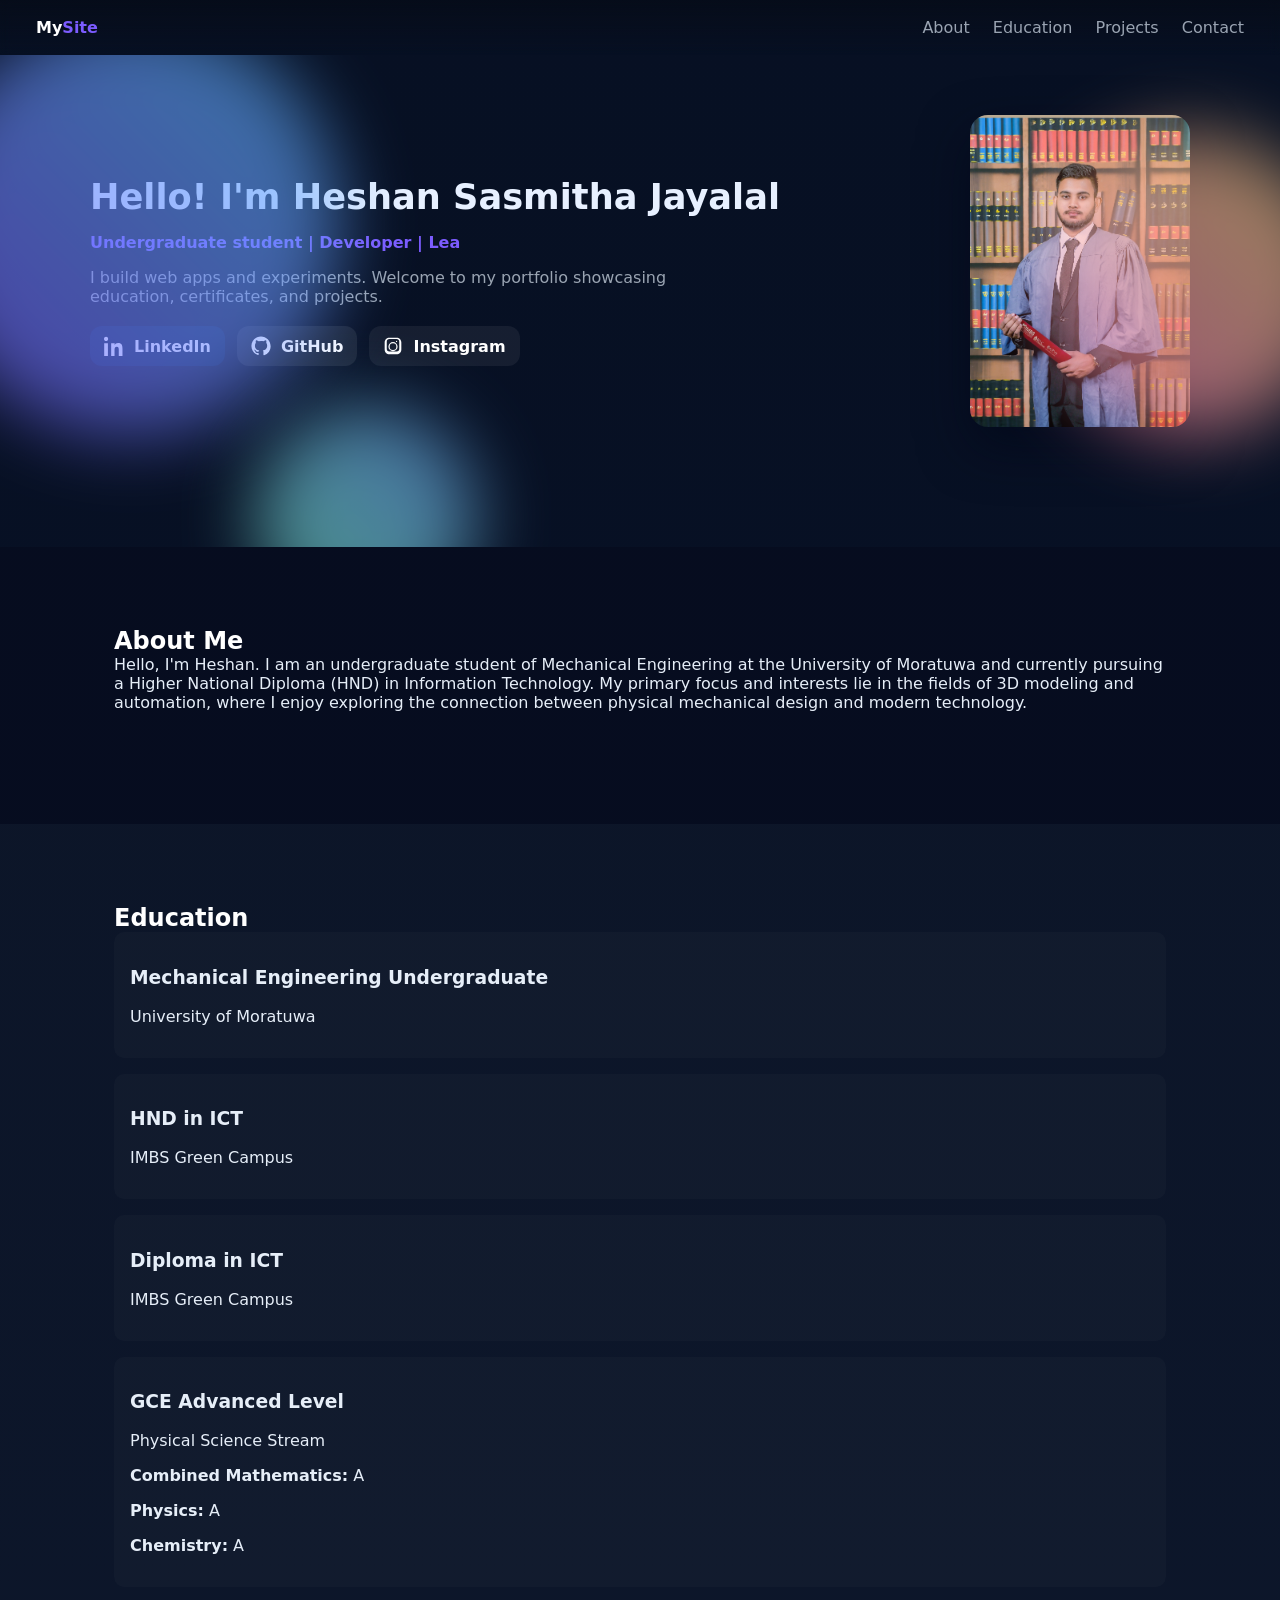
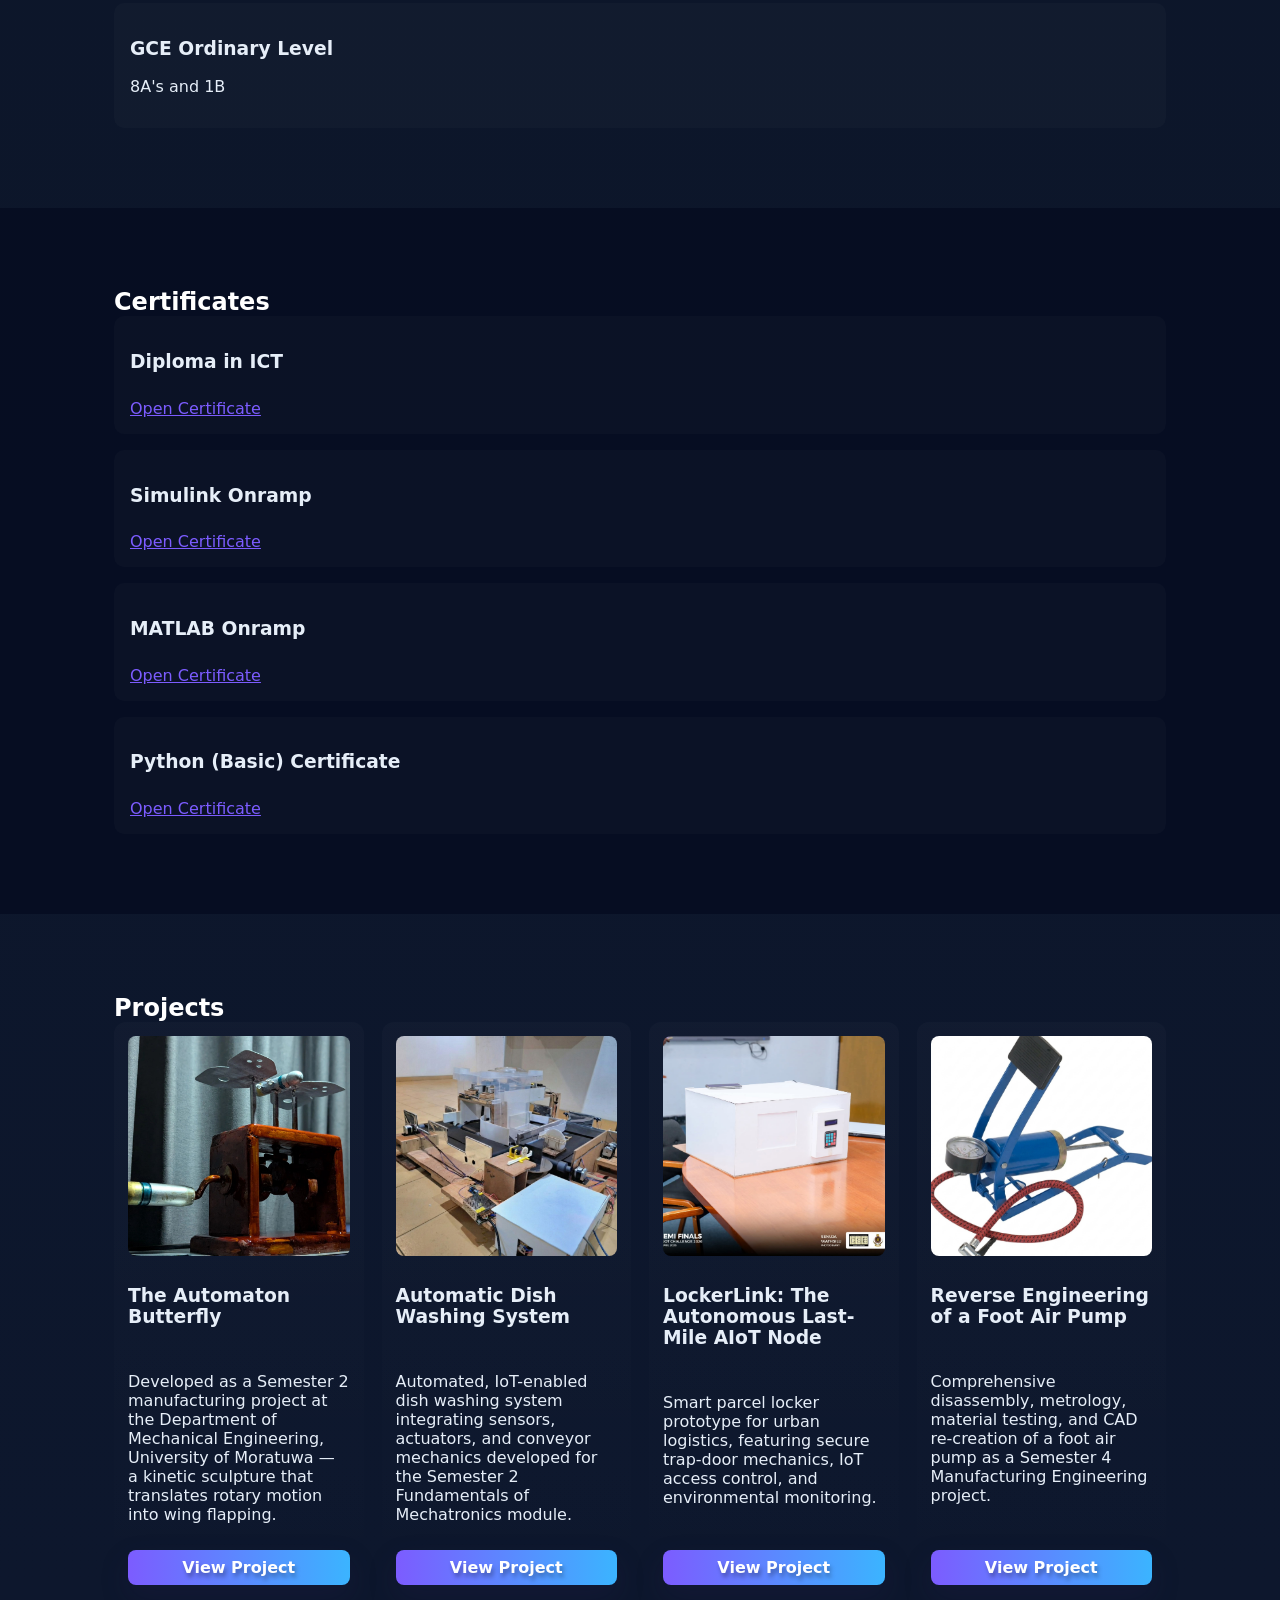
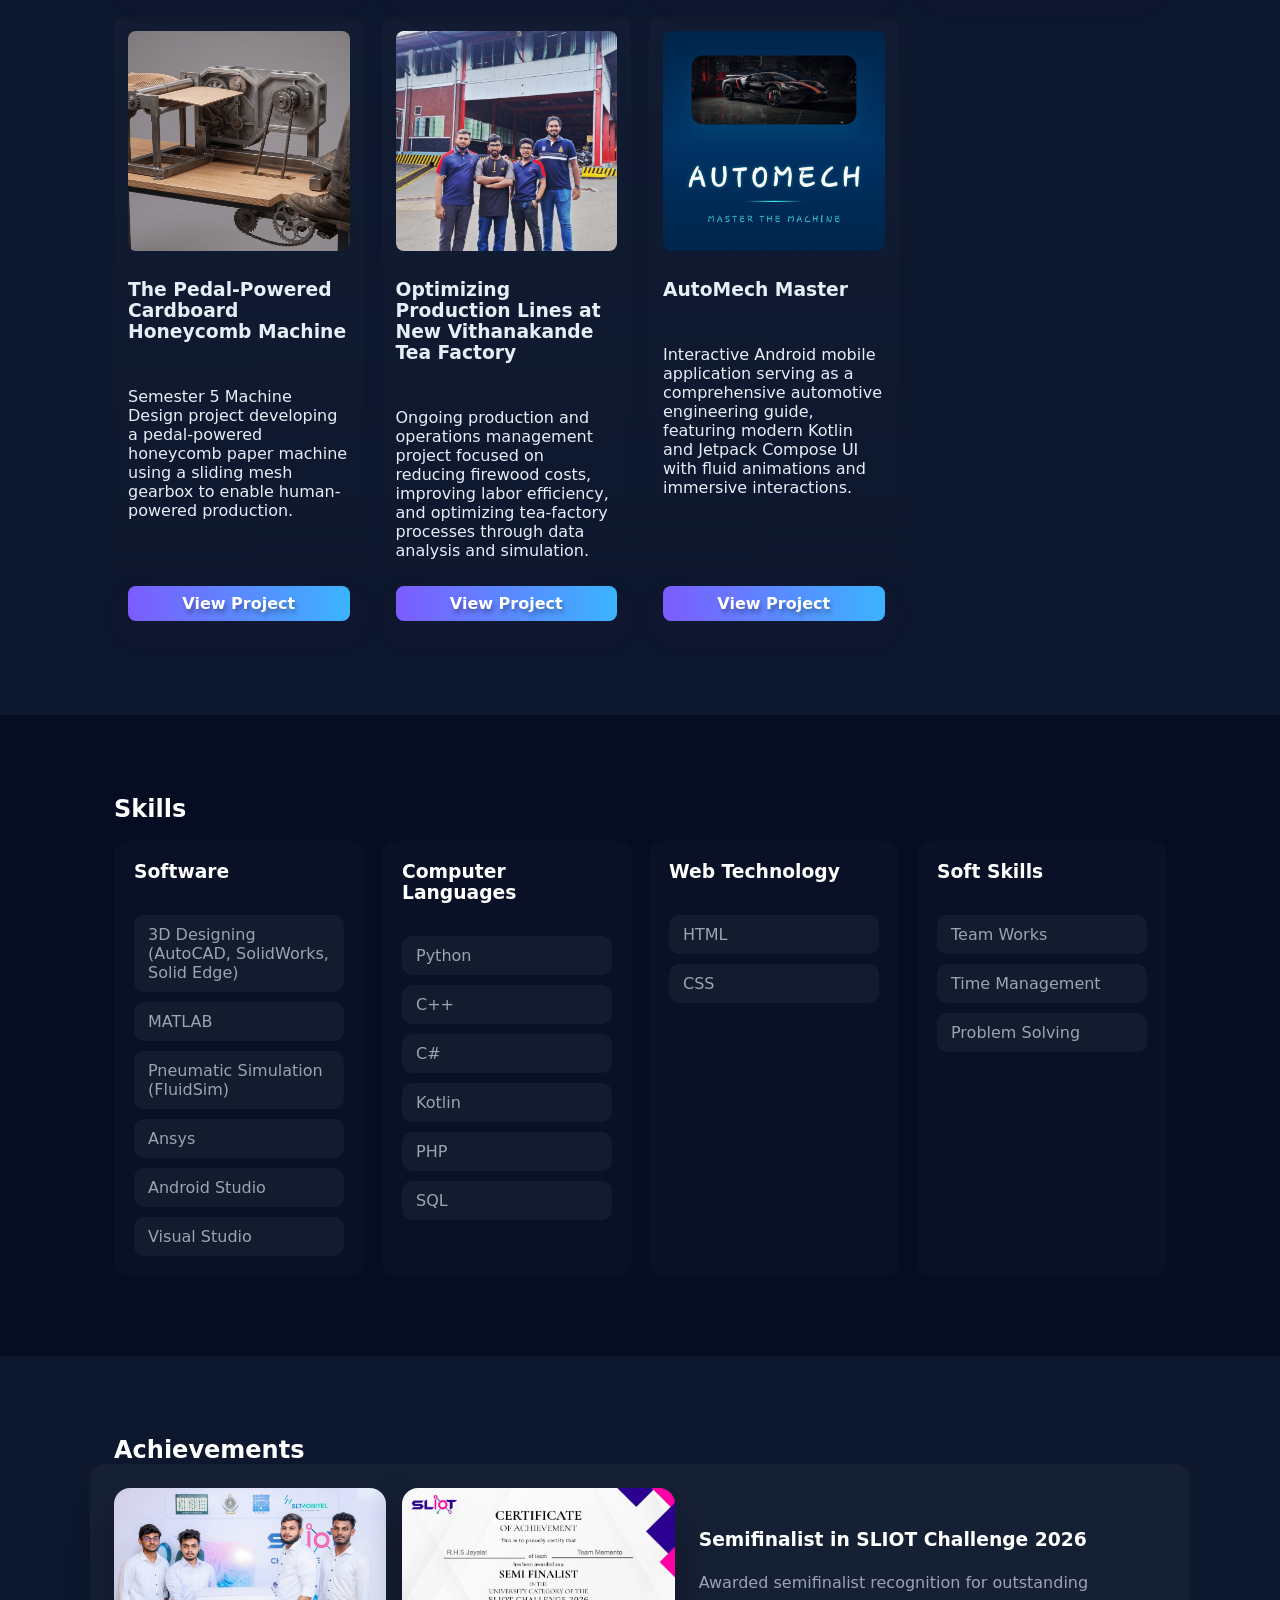
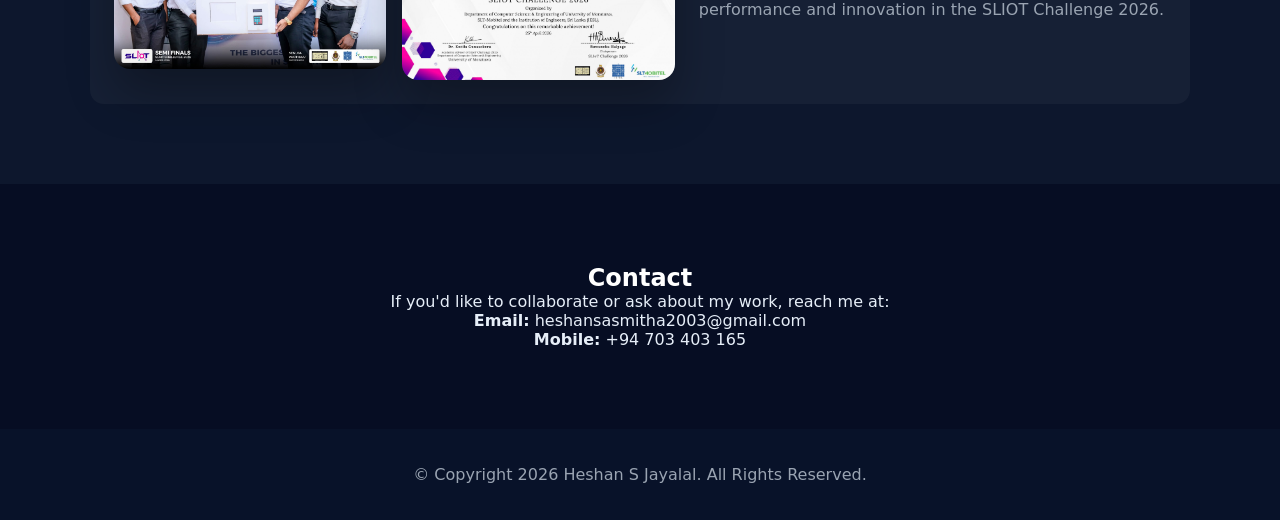
==== index.html @ 47404878 "first commit" ====
<!doctype html>
<html lang="en">
<head>
  <meta charset="utf-8" />
  <meta name="viewport" content="width=device-width,initial-scale=1" />
  <title>Heshan SJ</title>
  <link rel="stylesheet" href="styles.css">
</head>
<body>
  <header class="nav">
    <div class="logo">My<span>Site</span></div>
    <nav>
      <a href="#about">About</a>
      <a href="#education">Education</a>
      <a href="#projects">Projects</a>
      <a href="#contact">Contact</a>
    </nav>
  </header>

  <main>
    <section class="hero" id="home">
      <div class="hero-content">
        <div class="hero-text">
          <h1>Hello! I'm <span class="name">Heshan Sasmitha Jayalal</span></h1>
          <p class="typing">Undergraduate student | Developer | Learner</p>
          <p class="lead">I build web apps and experiments. Welcome to my portfolio showcasing education, certificates, and projects.</p>
          <div class="social-links">
            <a href="#" class="social-btn linkedin" aria-label="LinkedIn" title="LinkedIn">
              <svg viewBox="0 0 24 24" aria-hidden="true" focusable="false"><path d="M4.98 3.5C4.98 4.88 3.87 6 2.5 6S0 4.88 0 3.5 1.12 1 2.5 1 4.98 2.12 4.98 3.5zM.24 8.6H4.7V24H.24V8.6zM8.6 8.6h4.18v2.1h.06c.58-1.1 2-2.28 4.12-2.28 4.4 0 5.22 2.9 5.22 6.66V24h-4.46v-7.1c0-1.69-.03-3.87-2.36-3.87-2.36 0-2.72 1.84-2.72 3.74V24H8.6V8.6z"/></svg>
              <span>LinkedIn</span>
            </a>
            <a href="https://github.com/Heshan23-23" target="_blank" rel="noopener" class="social-btn github" aria-label="GitHub" title="GitHub">
              <svg viewBox="0 0 24 24" aria-hidden="true" focusable="false"><path d="M12 .5C5.65.5.5 5.65.5 12c0 5.08 3.29 9.4 7.86 10.92.58.1.79-.25.79-.56 0-.28-.01-1.02-.01-2-3.2.7-3.88-1.54-3.88-1.54-.53-1.34-1.3-1.7-1.3-1.7-1.06-.72.08-.7.08-.7 1.17.08 1.79 1.2 1.79 1.2 1.04 1.78 2.72 1.27 3.39.97.11-.75.41-1.27.74-1.56-2.56-.29-5.25-1.28-5.25-5.72 0-1.26.45-2.29 1.19-3.1-.12-.29-.52-1.47.11-3.06 0 0 .97-.31 3.17 1.18a11.04 11.04 0 0 1 2.88-.39c.98 0 1.98.13 2.88.39 2.2-1.5 3.17-1.18 3.17-1.18.63 1.59.23 2.77.11 3.06.74.81 1.19 1.84 1.19 3.1 0 4.45-2.7 5.43-5.27 5.72.42.36.8 1.08.8 2.18 0 1.57-.01 2.84-.01 3.22 0 .31.21.67.8.56A10.51 10.51 0 0 0 23.5 12C23.5 5.65 18.35.5 12 .5z"/></svg>
              <span>GitHub</span>
            </a>
            <a href="#" class="social-btn instagram" aria-label="Instagram" title="Instagram">
              <svg viewBox="0 0 24 24" aria-hidden="true" focusable="false"><path d="M7.75 2h8.5C19.55 2 22 4.45 22 7.75v8.5C22 19.55 19.55 22 16.25 22h-8.5C4.45 22 2 19.55 2 16.25v-8.5C2 4.45 4.45 2 7.75 2zm0 1.5A3.25 3.25 0 0 0 4.5 6.75v8.5A3.25 3.25 0 0 0 7.75 18.5h8.5A3.25 3.25 0 0 0 19.5 15.25v-8.5A3.25 3.25 0 0 0 16.25 3.5h-8.5zm8.5 2.25a.75.75 0 1 1 0 1.5.75.75 0 0 1 0-1.5zm-4.25 1.5a5.5 5.5 0 1 1 0 11 5.5 5.5 0 0 1 0-11zm0 1.5a4 4 0 1 0 0 8 4 4 0 0 0 0-8z"/></svg>
              <span>Instagram</span>
            </a>
          </div>
        </div>
        <div class="hero-photo">
          <img src="assets/Propic.jpg" alt="Profile photo">
        </div>
      </div>
      <div class="blobs" aria-hidden="true">
        <div class="blob b1"></div>
        <div class="blob b2"></div>
        <div class="blob b3"></div>
      </div>
    </section>

    <section id="about" class="panel">
      <h2>About Me</h2>
      <p>Hello, I'm Heshan. I am an undergraduate student of Mechanical Engineering at the University of Moratuwa and currently pursuing a Higher National Diploma (HND) in Information Technology. My primary focus and interests lie in the fields of 3D modeling and automation, where I enjoy exploring the connection between physical mechanical design and modern technology.</p>
      <ul class="skills">
      </ul>
    </section>

    <section id="education" class="panel">
      <h2>Education</h2>
      <div class="edu-grid">
        <div class="edu-card">
          <h3>Mechanical Engineering Undergraduate</h3>
          <p>University of Moratuwa</p>
        </div>
        <div class="edu-card">
          <h3>HND in ICT</h3>
          <p>IMBS Green Campus</p>
        </div>
        <div class="edu-card">
          <h3>Diploma in ICT</h3>
          <p>IMBS Green Campus</p>
        </div>
        <div class="edu-card">
          <h3>GCE Advanced Level</h3>
          <p>Physical Science Stream</p>
          <p><strong>Combined Mathematics:</strong> A</p>
          <p><strong>Physics:</strong> A</p>
          <p><strong>Chemistry:</strong> A</p>
        </div>
        <div class="edu-card">
          <h3>GCE Ordinary Level</h3>
          <p>8A's and 1B</p>
        </div>
      </div>
    </section>

    <section id="certificates" class="panel">
      <h2>Certificates</h2>
      <div class="edu-grid">
        <div class="edu-card">
          <h3>Diploma in ICT</h3>
          <a class="cert-link" href="certificate-diploma.html">Open Certificate</a>
        </div>
        <div class="edu-card">
          <h3>Simulink Onramp</h3>
          <a class="cert-link" href="https://matlabacademy.mathworks.com/progress/share/certificate.html?id=eb97f146-8e9c-410a-8850-4ba6be95e076&" target="_blank" rel="noopener">Open Certificate</a>
        </div>
        <div class="edu-card">
          <h3>MATLAB Onramp</h3>
          <a class="cert-link" href="https://matlabacademy.mathworks.com/progress/share/certificate.html?id=8fc31411-cf8e-4160-81eb-3de0a70cf02e&" target="_blank" rel="noopener">Open Certificate</a>
        </div>
        <div class="edu-card">
          <h3>Python (Basic) Certificate</h3>
          <a class="cert-link" href="https://www.hackerrank.com/certificates/dfc9c5c5f05b" target="_blank" rel="noopener">Open Certificate</a>
        </div>
      </div>
    </section>

    <section id="projects" class="panel">
      <h2>Projects</h2>
      <div class="projects-grid" id="projects-grid">
        <article class="project-card reveal">
          <a href="project-automaton.html"><img src="assets/1st_2.jpg" alt="Automaton Butterfly thumbnail"></a>
          <h3>The Automaton Butterfly</h3>
          <p>Developed as a Semester 2 manufacturing project at the Department of Mechanical Engineering, University of Moratuwa — a kinetic sculpture that translates rotary motion into wing flapping.</p>
          <a href="project-automaton.html" class="btn small">View Project</a>
        </article>

        <!-- Project Two placeholder removed -->
        <article class="project-card reveal">
          <a href="project-dishwashing.html"><img src="assets/2_4.jpg" alt="Automatic Dish Washing System thumbnail"></a>
          <h3>Automatic Dish Washing System</h3>
          <p>Automated, IoT-enabled dish washing system integrating sensors, actuators, and conveyor mechanics developed for the Semester 2 Fundamentals of Mechatronics module.</p>
          <a href="project-dishwashing.html" class="btn small">View Project</a>
        </article>
        <article class="project-card reveal">
          <a href="project-lockerlink.html"><img src="assets/4_1.jpeg" alt="LockerLink smart delivery locker thumbnail"></a>
          <h3>LockerLink: The Autonomous Last-Mile AIoT Node</h3>
          <p>Smart parcel locker prototype for urban logistics, featuring secure trap-door mechanics, IoT access control, and environmental monitoring.</p>
          <a href="project-lockerlink.html" class="btn small">View Project</a>
        </article>
        <article class="project-card reveal">
          <a href="project-reverse.html"><img src="assets/Picture1.png" alt="Reverse Engineering of a Foot Air Pump thumbnail"></a>
          <h3>Reverse Engineering of a Foot Air Pump</h3>
          <p>Comprehensive disassembly, metrology, material testing, and CAD re-creation of a foot air pump as a Semester 4 Manufacturing Engineering project.</p>
          <a href="project-reverse.html" class="btn small">View Project</a>
        </article>
        <article class="project-card reveal">
          <a href="project-honeycomb.html"><img src="assets/6-1.png" alt="The Pedal-Powered Cardboard Honeycomb Machine thumbnail"></a>
          <h3>The Pedal-Powered Cardboard Honeycomb Machine</h3>
          <p>Semester 5 Machine Design project developing a pedal-powered honeycomb paper machine using a sliding mesh gearbox to enable human-powered production.</p>
          <a href="project-honeycomb.html" class="btn small">View Project</a>
        </article>
        <article class="project-card reveal">
          <a href="project-tea.html"><img src="assets/5-1.jpeg" alt="Optimizing Production Lines at New Vithanakande Tea Factory thumbnail"></a>
          <h3>Optimizing Production Lines at New Vithanakande Tea Factory</h3>
          <p>Ongoing production and operations management project focused on reducing firewood costs, improving labor efficiency, and optimizing tea-factory processes through data analysis and simulation.</p>
          <a href="project-tea.html" class="btn small">View Project</a>
        </article>
        <article class="project-card reveal">
          <a href="project-automech.html"><img src="assets/7-1.jpeg" alt="AutoMech Master mobile app thumbnail"></a>
          <h3>AutoMech Master</h3>
          <p>Interactive Android mobile application serving as a comprehensive automotive engineering guide, featuring modern Kotlin and Jetpack Compose UI with fluid animations and immersive interactions.</p>
          <a href="project-automech.html" class="btn small">View Project</a>
        </article>
      </div>
    </section>

    <section id="skills" class="panel">
      <h2>Skills</h2>
      <div class="skills-grid">
        <div class="skill-card">
          <h3>Software</h3>
          <ul>
            <li>3D Designing (AutoCAD, SolidWorks, Solid Edge)</li>
            <li>MATLAB</li>
            <li>Pneumatic Simulation (FluidSim)</li>
            <li>Ansys</li>
            <li>Android Studio</li>
            <li>Visual Studio</li>
          </ul>
        </div>
        <div class="skill-card">
          <h3>Computer Languages</h3>
          <ul>
            <li>Python</li>
            <li>C++</li>
            <li>C#</li>
            <li>Kotlin</li>
            <li>PHP</li>
            <li>SQL</li>
          </ul>
        </div>
        <div class="skill-card">
          <h3>Web Technology</h3>
          <ul>
            <li>HTML</li>
            <li>CSS</li>
          </ul>
        </div>
        <div class="skill-card">
          <h3>Soft Skills</h3>
          <ul>
            <li>Team Works</li>
            <li>Time Management</li>
            <li>Problem Solving</li>
          </ul>
        </div>
      </div>
    </section>

    <section id="achievements" class="panel">
      <h2>Achievements</h2>
      <div class="achievement-card">
        <div class="achievement-images">
          <img src="assets/4_2.jpeg" alt="SLIOT Challenge 2026 semifinalist">
          <img src="assets/SL.jpg" alt="SL image for achievement">
        </div>
        <div class="achievement-content">
          <h3>Semifinalist in SLIOT Challenge 2026</h3>
          <p>Awarded semifinalist recognition for outstanding performance and innovation in the SLIOT Challenge 2026.</p>
        </div>
      </div>
    </section>

    <section id="contact" class="panel contact-panel">
      <h2>Contact</h2>
      <p>If you'd like to collaborate or ask about my work, reach me at:</p>
      <p><strong>Email:</strong> heshansasmitha2003@gmail.com</p>
      <p><strong>Mobile:</strong> +94 703 403 165</p>
    </section>
  </main>

  <footer>
    <p>© Copyright 2026 Heshan S Jayalal. All Rights Reserved.</p>
  </footer>

  <script src="script.js"></script>
</body>
</html>
---- styles.css ----
:root{
  --bg:#0f1724;
  --card:#0b1220;
  --accent:#7c5cff;
  --muted:#9aa4b2;
  --glass:rgba(255,255,255,0.04);
}
*{box-sizing:border-box}
html,body{margin:0;font-family:Inter,system-ui,Segoe UI,Roboto,'Helvetica Neue',Arial;color:#e6eef8;background:linear-gradient(180deg,#071023 0%, #081229 60%);}

.nav{display:flex;justify-content:space-between;align-items:center;padding:18px 36px;position:sticky;top:0;z-index:40;background:linear-gradient(180deg,rgba(6,10,20,0.6),transparent);backdrop-filter:blur(6px)}
.logo{font-weight:700;color:#fff}
.logo span{color:var(--accent)}
.nav nav a{color:var(--muted);margin-left:18px;text-decoration:none;transition:color .22s ease, transform .22s ease;}
.nav nav a:hover{color:#fff;transform:translateY(-1px);}

.hero{position:relative;overflow:hidden;padding:60px 24px 120px}
.hero-content{max-width:1100px;margin:0 auto;display:flex;gap:32px;align-items:center}
.hero-text{flex:1;color:#e7f0ff}
.hero-text h1{font-size:2.2rem;margin:0 0 12px}
.lead{color:var(--muted);max-width:60ch}
.typing{color:var(--accent);font-weight:600;margin-bottom:8px}
.cta{margin-top:18px}
.social-links{margin-top:20px;display:flex;flex-wrap:wrap;gap:12px;align-items:center}
.social-btn{display:inline-flex;align-items:center;gap:10px;padding:10px 14px;border-radius:12px;background:rgba(255,255,255,0.06);color:#fff;text-decoration:none;font-weight:600;transition:transform .18s ease,background .18s ease,box-shadow .18s}
.social-btn svg{width:20px;height:20px;fill:#fff}
.social-btn:hover{transform:translateY(-2px);background:rgba(255,255,255,0.12);box-shadow:0 14px 32px rgba(10,12,24,0.18)}
.social-btn.linkedin{background:rgba(10,102,194,0.14)}
.social-btn.github{background:rgba(255,255,255,0.08)}
.btn{background:linear-gradient(90deg,var(--accent),#3bb4ff);color:#ffffff;padding:10px 16px;border-radius:10px;text-decoration:none;font-weight:600;margin-right:10px;display:inline-block;transition:transform .18s ease,box-shadow .18s}
.btn.ghost{background:transparent;color:#fff;border:1px solid rgba(255,255,255,0.06)}
.btn:hover{transform:translateY(-4px);box-shadow:0 8px 30px rgba(37,29,80,0.28)}

.hero-photo{width:220px;flex:0 0 220px;border-radius:18px;overflow:hidden;box-shadow:0 20px 50px rgba(2,6,23,.6);background:linear-gradient(135deg,rgba(255,255,255,0.02),transparent)}
.hero-photo img{width:100%;display:block}

.blobs{position:absolute;inset:0;pointer-events:none}
.blob{position:absolute;border-radius:50%;filter:blur(36px);opacity:.6}
.b1{width:420px;height:420px;background:linear-gradient(45deg,#7c5cff,#5bc0ff);left:-80px;top:-40px;animation:float 8s ease-in-out infinite}
.b2{width:300px;height:300px;background:linear-gradient(45deg,#ff7ab6,#ffd97a);right:-60px;top:80px;animation:float 10s ease-in-out infinite}
.b3{width:220px;height:220px;background:linear-gradient(45deg,#7ef7cd,#6fa8ff);left:20%;bottom:-80px;animation:float 12s ease-in-out infinite}
@keyframes float{0%{transform:translateY(0) rotate(0deg)}50%{transform:translateY(-28px) rotate(12deg)}100%{transform:translateY(0) rotate(0deg)}}

.panel{width:100%;margin:0;padding:80px 0;background:rgba(255,255,255,0.02);box-sizing:border-box}
.panel h2{margin-top:0;color:#fff}
.panel > *{max-width:1100px;margin:0 auto;padding:0 24px;box-sizing:border-box}
.panel:nth-child(2n){background:rgba(5, 4, 24, 0.322)}
.panel:nth-child(2n+1){background:rgba(255,255,255,0.02)}
.skills{display:flex;gap:12px;list-style:none;padding:0;margin:16px 0}
.skills li{background:var(--glass);padding:8px 12px;border-radius:10px;color:var(--muted)}

.edu-grid{display:flex;flex-direction:column;gap:16px}
.edu-card{background:rgba(255,255,255,0.02);padding:16px;border-radius:10px}
.cert-link{display:inline-block;margin-top:8px;color:var(--accent)}

.skills-grid{display:grid;grid-template-columns:repeat(auto-fit,minmax(220px,1fr));gap:18px;margin-top:18px;grid-auto-rows:1fr}
.section-content > *{max-width:1100px;margin:0 auto;padding:0 24px;box-sizing:border-box}
.skill-card{background:rgba(255,255,255,0.02);padding:20px;border-radius:14px;display:flex;flex-direction:column;min-height:220px;transition:transform .25s ease,box-shadow .25s ease;will-change:transform,box-shadow}
.skill-card:hover{transform:translateY(-6px);box-shadow:0 24px 50px rgba(8,12,24,.14)}
.skill-card h3{margin-top:0;color:#fff}
.skill-card ul{list-style:none;padding:0;margin:14px 0 0;display:grid;gap:10px}
.skill-card li{background:rgba(255,255,255,0.04);padding:10px 14px;border-radius:10px;color:var(--muted);transition:transform .2s ease,background .2s ease}
.skill-card li:hover{transform:translateY(-2px);background:rgba(255,255,255,0.06)}

.projects-grid{display:grid;grid-template-columns:repeat(auto-fit,minmax(240px,1fr));gap:18px}
.project-card{background:linear-gradient(180deg,rgba(255,255,255,0.02),transparent);padding:14px;border-radius:12px;transition:transform .28s ease,box-shadow .28s;display:flex;flex-direction:column;gap:10px;min-height:440px}
.project-card img{width:100%;border-radius:8px;background:linear-gradient(180deg,#081229,#0b1220)}
/* Uniform thumbnails: fixed height with cover-fit to keep consistent aspect ratio */
.project-card img{height:220px;object-fit:cover;display:block}
.project-card:hover{transform:translateY(-8px);box-shadow:0 30px 60px rgba(8,12,24,.6)}
.project-card .btn.small{margin-top:auto;padding:8px 10px;border-radius:8px;width:100%;text-align:center;box-shadow:0 12px 28px rgba(37,29,80,0.24);text-shadow:2px 4px 4px rgba(0,0,0,0.3)}

.achievement-card{display:grid;grid-template-columns:1.2fr 1fr;gap:24px;align-items:center;background:rgba(255,255,255,0.04);padding:24px;border-radius:14px}
.achievement-images{display:grid;grid-template-columns:1fr 1fr;gap:16px}
.achievement-images img{width:100%;height:auto;border-radius:16px;object-fit:cover;box-shadow:0 24px 48px rgba(0,0,0,.3);transition:transform .25s ease,filter .25s ease}
.achievement-images img:hover{transform:translateY(-4px) scale(1.02);filter:brightness(1.03)}
.achievement-content h3{margin-top:0;color:#fff}
.achievement-content p{color:var(--muted);line-height:1.7}

/* Carousel specific (project pages) */
.carousel{max-width:920px;margin:0 auto}
.carousel img{display:block}
.carousel button.prev,.carousel button.next{transition:transform .2s ease,background .2s ease,box-shadow .2s ease}
.carousel button.prev:hover,.carousel button.next:hover{transform:translateY(-50%) scale(1.04);background:rgba(0,0,0,0.68);box-shadow:0 18px 36px rgba(0,0,0,.3)}
.thumbs img{transition:transform .22s ease,opacity .22s ease,filter .22s ease}
.thumbs img:hover{transform:scale(1.06);opacity:1;filter:brightness(1.05)}

.back-button{
  display:inline-flex;
  align-items:center;
  justify-content:center;
  gap:8px;
  padding:14px 24px;
  color:#ffffff;
  background:linear-gradient(135deg,#765aff,#35b7ff);
  border-radius:999px;
  text-decoration:none;
  font-size:1.05rem;
  letter-spacing:.02em;
  font-weight:600;
  text-shadow:2px 4px 4px rgba(0,0,0,0.3);
  box-shadow:0 18px 44px rgba(29, 41, 87, 0.45);
  transition:transform .25s ease,box-shadow .25s ease,filter .25s ease;
  animation:pop-in .6s ease;
}
.back-button:hover{
  transform:translateY(-3px) scale(1.02);
  box-shadow:0 24px 60px rgba(29, 41, 87, 0.45);
  filter:brightness(1.05);
}
.back-button:focus-visible{
  outline:2px solid rgba(255,255,255,.9);
  outline-offset:4px;
}
@keyframes pop-in{
  0%{opacity:0;transform:translateY(14px) scale(.95)}
  100%{opacity:1;transform:none}
}

.contact-panel{text-align:center}
footer{padding:20px;text-align:center;color:var(--muted)}

/* Reveal animation */
.reveal{opacity:0;transform:translateY(16px) scale(.99);transition:opacity .6s ease,transform .6s ease}
.reveal.visible{opacity:1;transform:none}

@media (max-width:800px){
  .hero-content{flex-direction:column;align-items:center;text-align:center}
  .hero-photo{width:180px}
}
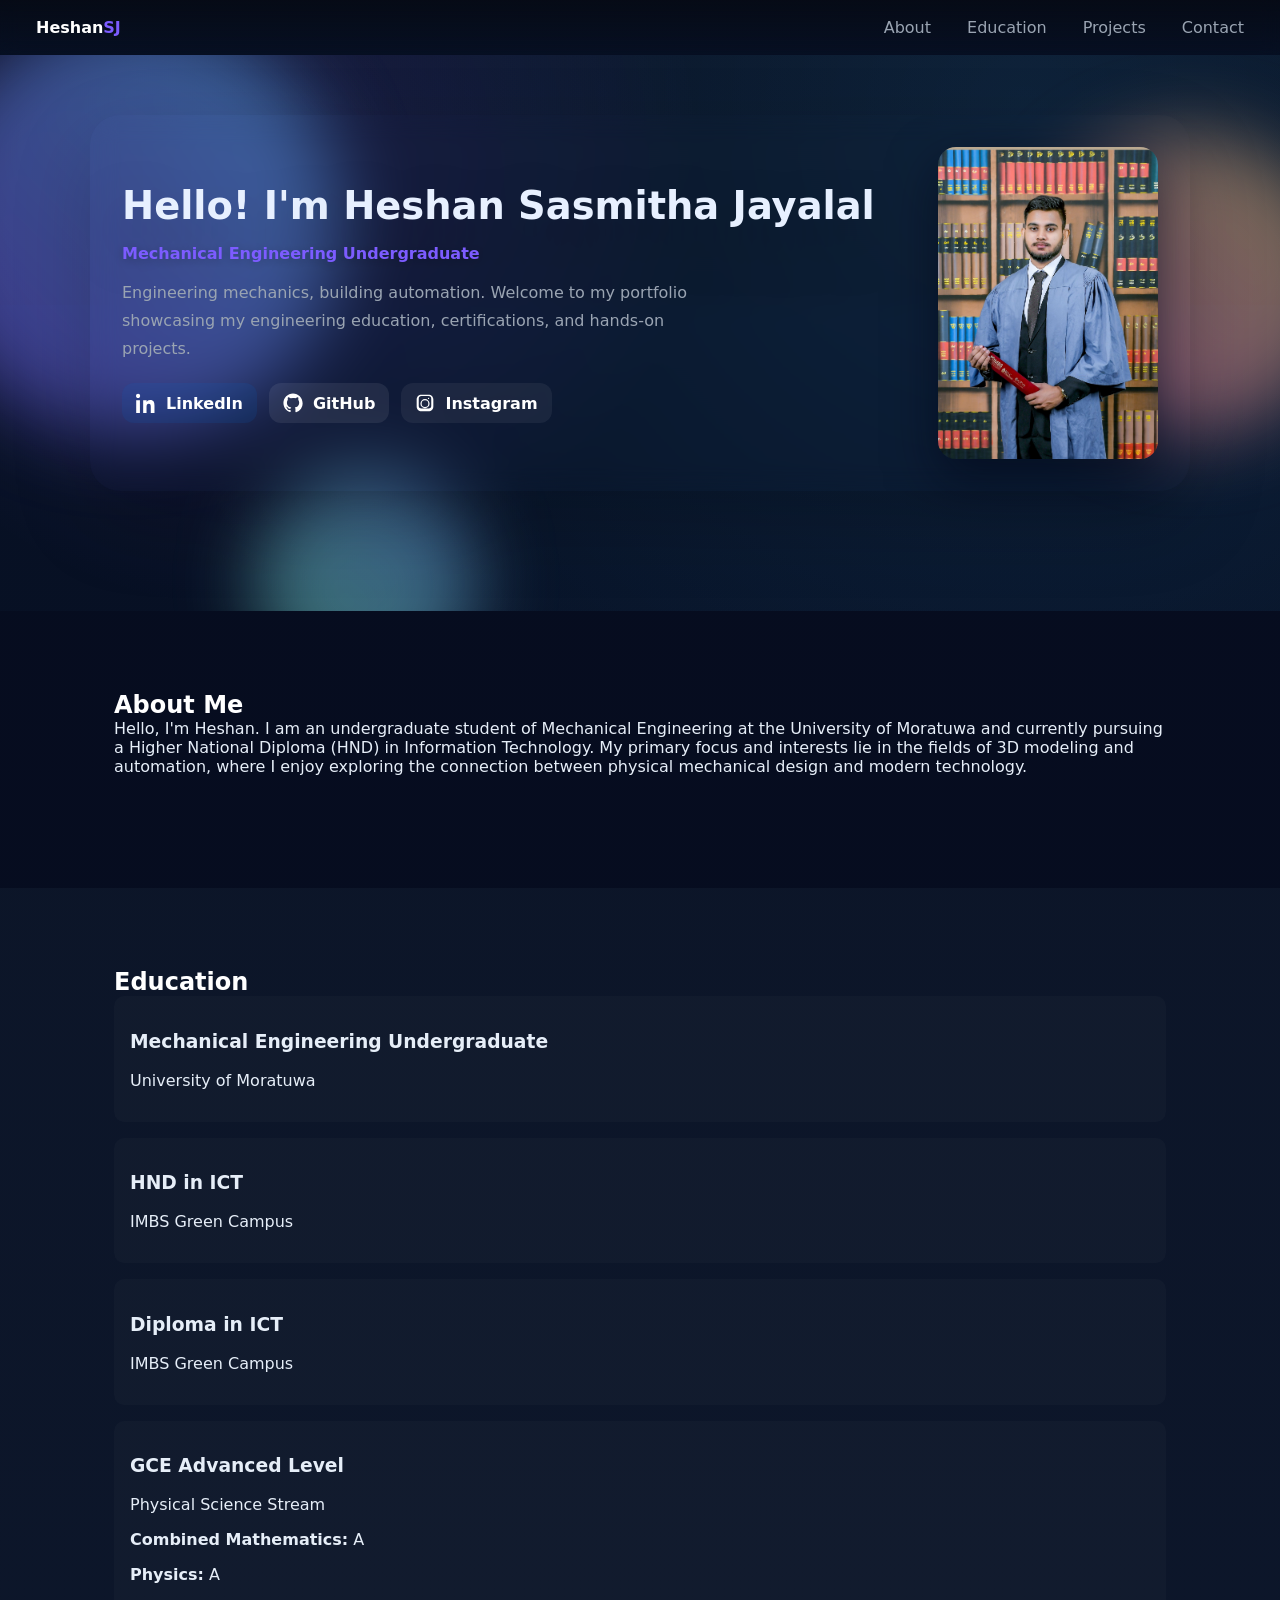
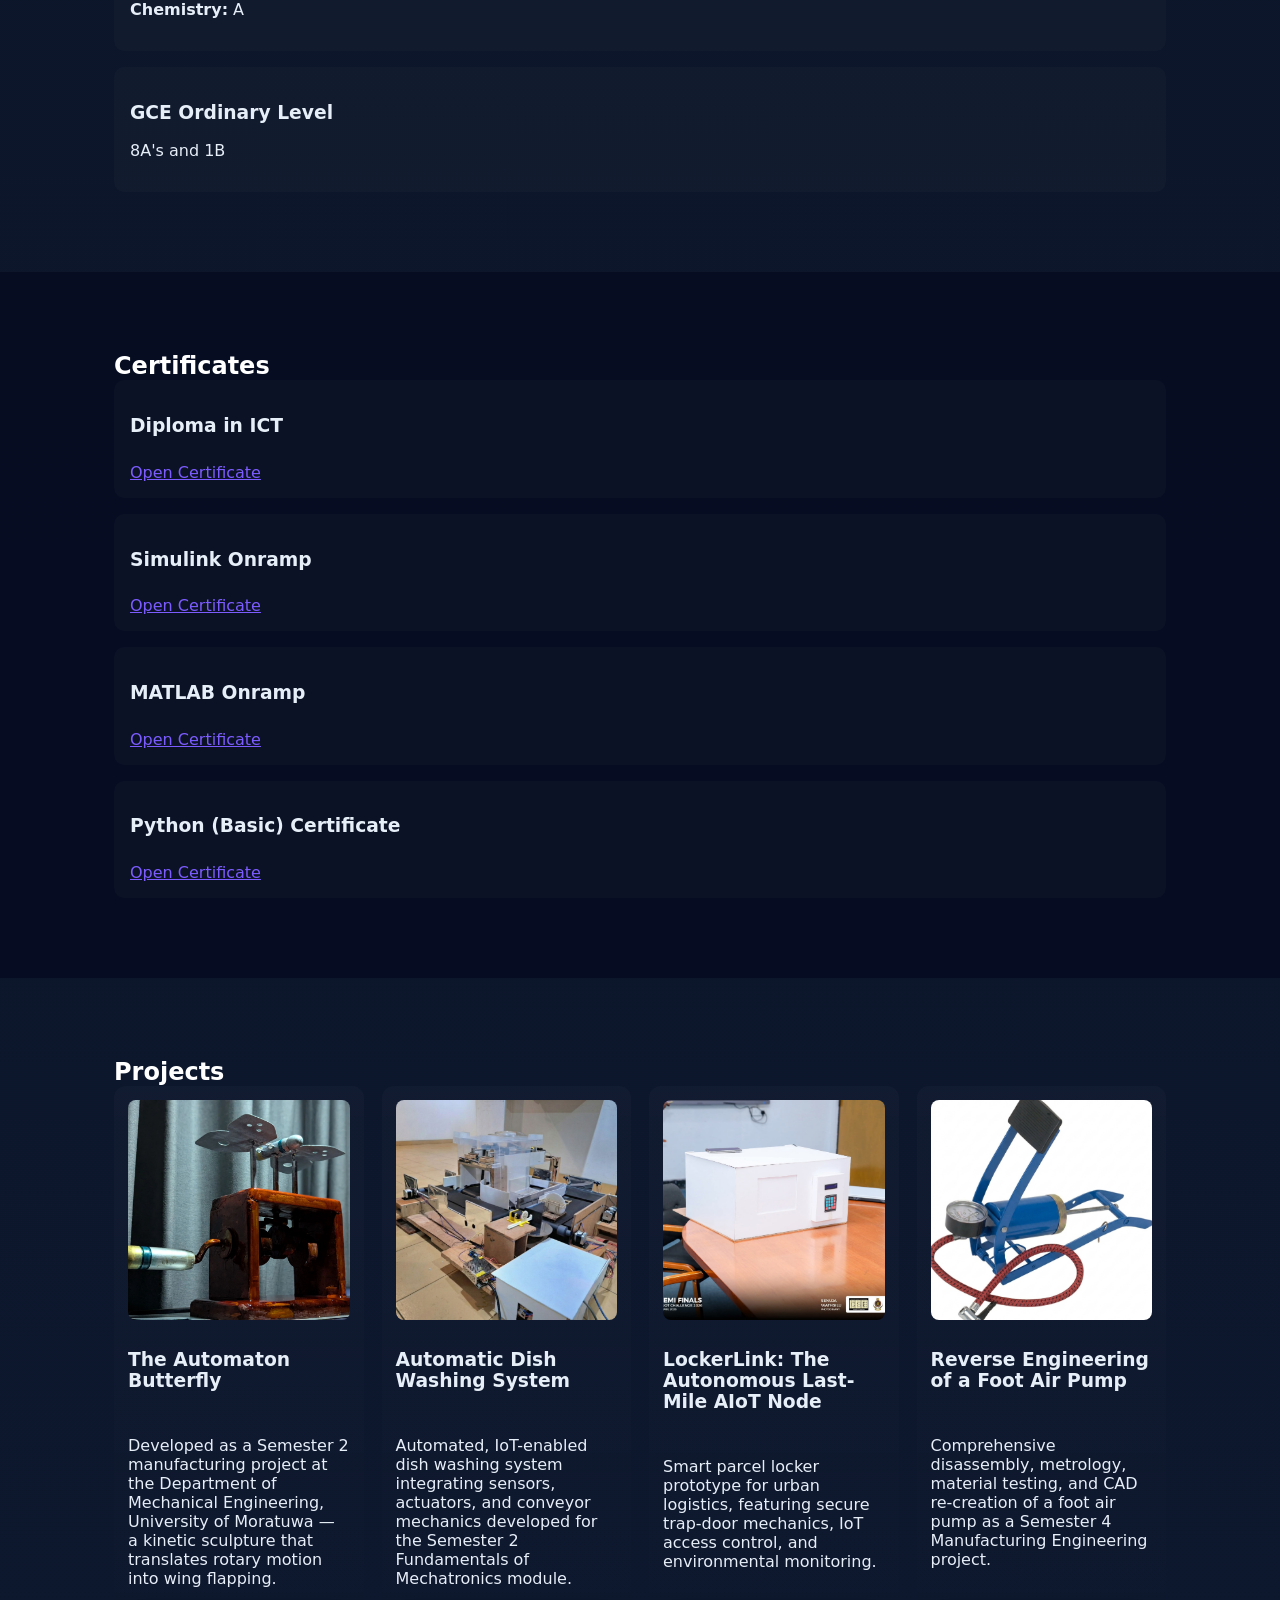
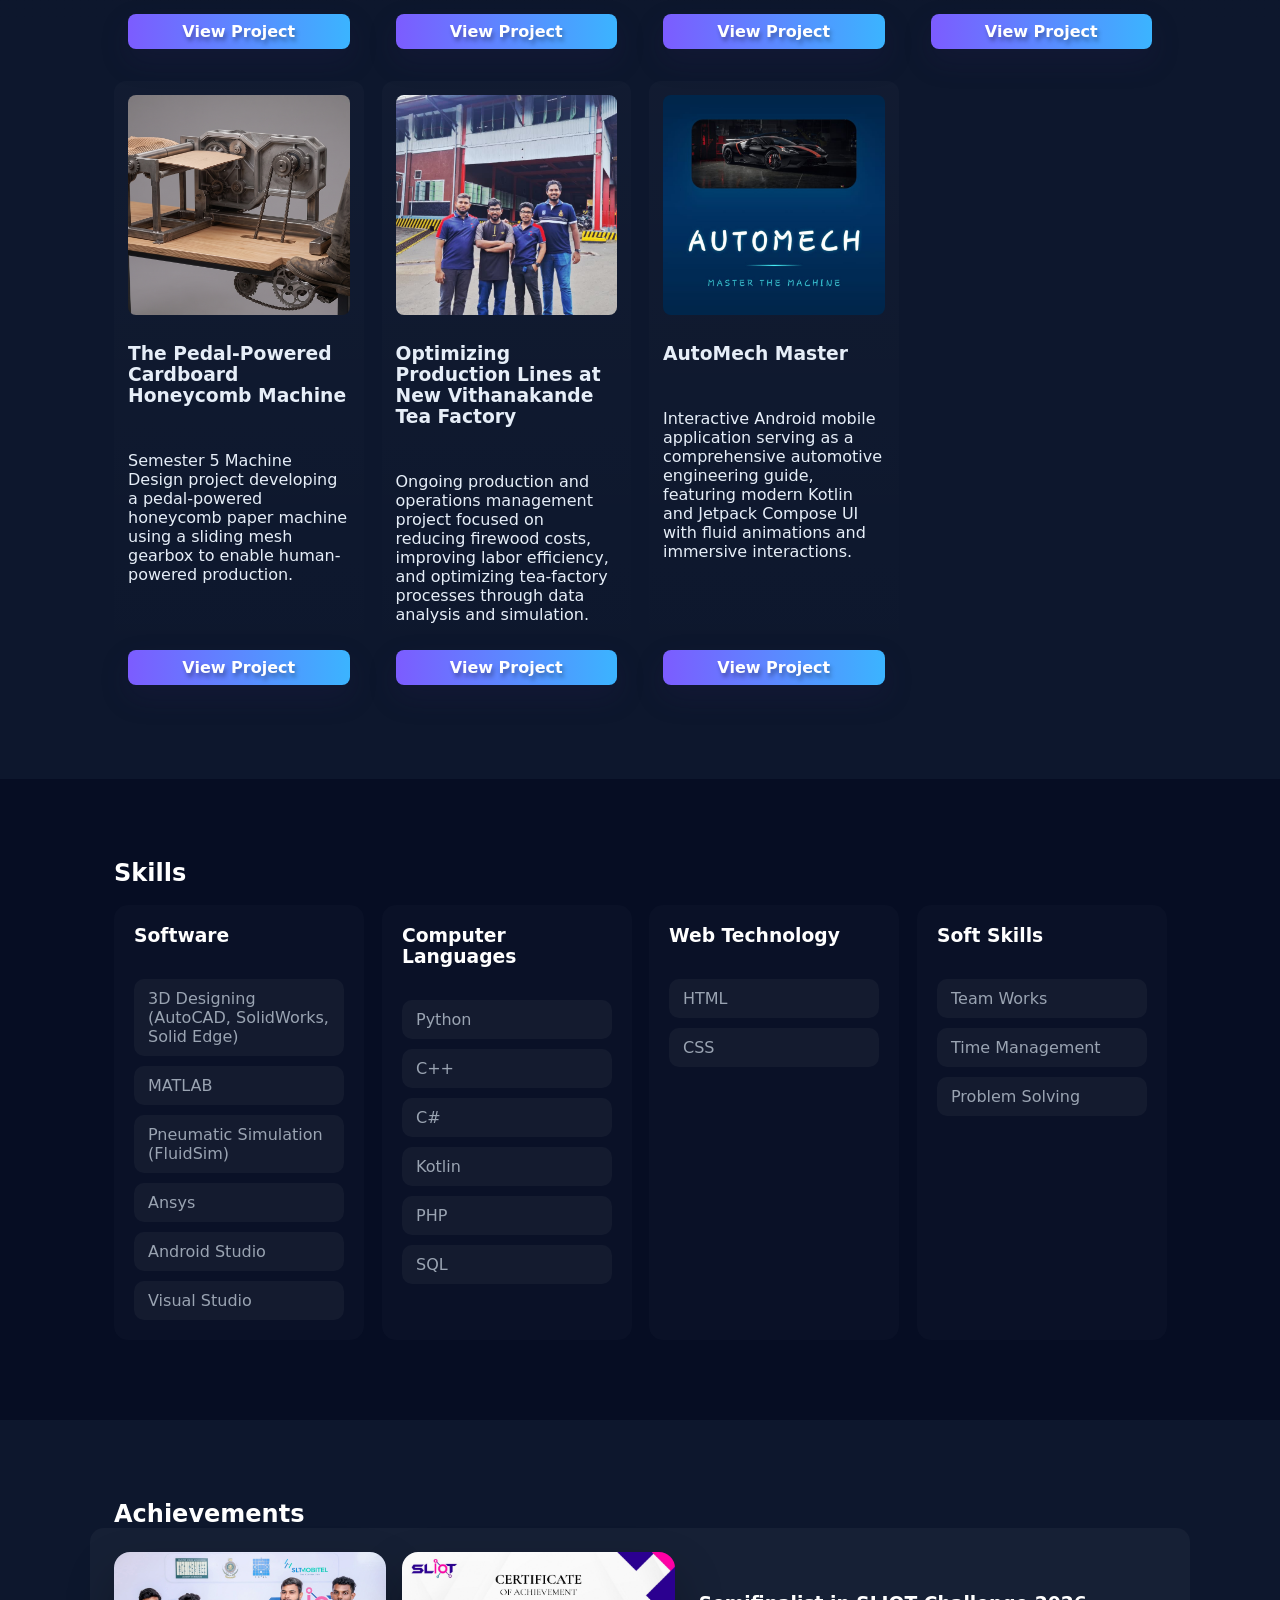
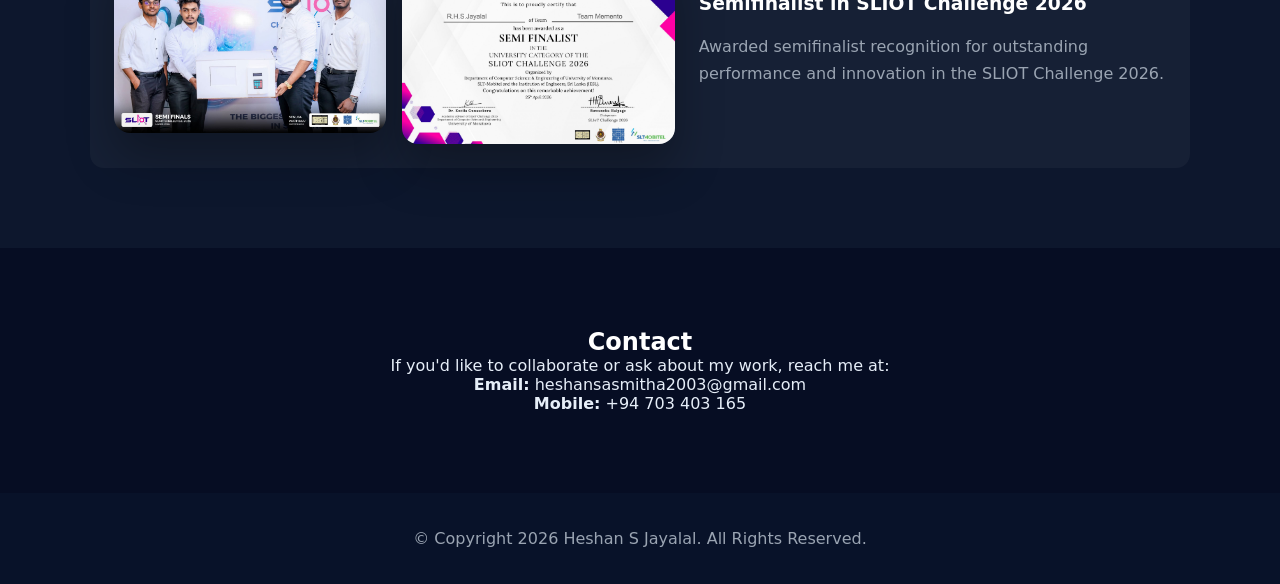
==== commit 69eb2179: "Refactor code structure for improved readability and maintainability" ====
--- a/index.html
+++ b/index.html
@@ -4,11 +4,15 @@
   <meta charset="utf-8" />
   <meta name="viewport" content="width=device-width,initial-scale=1" />
   <title>Heshan SJ</title>
+  <link rel="icon" type="image/png" href="assets/AB.png">
   <link rel="stylesheet" href="styles.css">
 </head>
 <body>
-  <header class="nav">
-    <div class="logo">My<span>Site</span></div>
+  <header class="nav" aria-label="Site navigation">
+    <a href="index.html" class="logo">Heshan<span class="logo-sj">SJ</span></a>
+    <button type="button" class="nav-toggle" aria-label="Toggle navigation" aria-expanded="false">
+      <span></span>
+    </button>
     <nav>
       <a href="#about">About</a>
       <a href="#education">Education</a>
@@ -22,10 +26,10 @@
       <div class="hero-content">
         <div class="hero-text">
           <h1>Hello! I'm <span class="name">Heshan Sasmitha Jayalal</span></h1>
-          <p class="typing">Undergraduate student | Developer | Learner</p>
-          <p class="lead">I build web apps and experiments. Welcome to my portfolio showcasing education, certificates, and projects.</p>
+          <p class="typing">Mechanical Engineering Undergraduate</p>
+          <p class="lead">Engineering mechanics, building automation. Welcome to my portfolio showcasing my engineering education, certifications, and hands-on projects.</p>
           <div class="social-links">
-            <a href="#" class="social-btn linkedin" aria-label="LinkedIn" title="LinkedIn">
+            <a href="https://www.linkedin.com/in/heshan-sasmitha/" target="_blank" rel="noopener" class="social-btn linkedin" aria-label="LinkedIn" title="Heshan Sasmitha | LinkedIn">
               <svg viewBox="0 0 24 24" aria-hidden="true" focusable="false"><path d="M4.98 3.5C4.98 4.88 3.87 6 2.5 6S0 4.88 0 3.5 1.12 1 2.5 1 4.98 2.12 4.98 3.5zM.24 8.6H4.7V24H.24V8.6zM8.6 8.6h4.18v2.1h.06c.58-1.1 2-2.28 4.12-2.28 4.4 0 5.22 2.9 5.22 6.66V24h-4.46v-7.1c0-1.69-.03-3.87-2.36-3.87-2.36 0-2.72 1.84-2.72 3.74V24H8.6V8.6z"/></svg>
               <span>LinkedIn</span>
             </a>
@@ -33,7 +37,7 @@
               <svg viewBox="0 0 24 24" aria-hidden="true" focusable="false"><path d="M12 .5C5.65.5.5 5.65.5 12c0 5.08 3.29 9.4 7.86 10.92.58.1.79-.25.79-.56 0-.28-.01-1.02-.01-2-3.2.7-3.88-1.54-3.88-1.54-.53-1.34-1.3-1.7-1.3-1.7-1.06-.72.08-.7.08-.7 1.17.08 1.79 1.2 1.79 1.2 1.04 1.78 2.72 1.27 3.39.97.11-.75.41-1.27.74-1.56-2.56-.29-5.25-1.28-5.25-5.72 0-1.26.45-2.29 1.19-3.1-.12-.29-.52-1.47.11-3.06 0 0 .97-.31 3.17 1.18a11.04 11.04 0 0 1 2.88-.39c.98 0 1.98.13 2.88.39 2.2-1.5 3.17-1.18 3.17-1.18.63 1.59.23 2.77.11 3.06.74.81 1.19 1.84 1.19 3.1 0 4.45-2.7 5.43-5.27 5.72.42.36.8 1.08.8 2.18 0 1.57-.01 2.84-.01 3.22 0 .31.21.67.8.56A10.51 10.51 0 0 0 23.5 12C23.5 5.65 18.35.5 12 .5z"/></svg>
               <span>GitHub</span>
             </a>
-            <a href="#" class="social-btn instagram" aria-label="Instagram" title="Instagram">
+            <a href="https://www.instagram.com/heshansj/" target="_blank" rel="noopener" class="social-btn instagram" aria-label="Instagram" title="@heshansj">
               <svg viewBox="0 0 24 24" aria-hidden="true" focusable="false"><path d="M7.75 2h8.5C19.55 2 22 4.45 22 7.75v8.5C22 19.55 19.55 22 16.25 22h-8.5C4.45 22 2 19.55 2 16.25v-8.5C2 4.45 4.45 2 7.75 2zm0 1.5A3.25 3.25 0 0 0 4.5 6.75v8.5A3.25 3.25 0 0 0 7.75 18.5h8.5A3.25 3.25 0 0 0 19.5 15.25v-8.5A3.25 3.25 0 0 0 16.25 3.5h-8.5zm8.5 2.25a.75.75 0 1 1 0 1.5.75.75 0 0 1 0-1.5zm-4.25 1.5a5.5 5.5 0 1 1 0 11 5.5 5.5 0 0 1 0-11zm0 1.5a4 4 0 1 0 0 8 4 4 0 0 0 0-8z"/></svg>
               <span>Instagram</span>
             </a>
--- a/styles.css
+++ b/styles.css
@@ -8,18 +8,29 @@
 *{box-sizing:border-box}
 html,body{margin:0;font-family:Inter,system-ui,Segoe UI,Roboto,'Helvetica Neue',Arial;color:#e6eef8;background:linear-gradient(180deg,#071023 0%, #081229 60%);}
 
-.nav{display:flex;justify-content:space-between;align-items:center;padding:18px 36px;position:sticky;top:0;z-index:40;background:linear-gradient(180deg,rgba(6,10,20,0.6),transparent);backdrop-filter:blur(6px)}
-.logo{font-weight:700;color:#fff}
-.logo span{color:var(--accent)}
+.nav{display:flex;justify-content:space-between;align-items:center;padding:18px 36px;position:sticky;top:0;z-index:40;background:linear-gradient(180deg,rgba(6,10,20,0.85),transparent);backdrop-filter:blur(10px);gap:16px}
+.logo{font-weight:700;color:#fff;text-decoration:none}
+.logo-sj{color:var(--accent)}
+.nav-toggle{display:none;align-items:center;justify-content:center;width:44px;height:44px;border-radius:14px;border:1px solid rgba(255,255,255,0.12);background:rgba(255,255,255,0.08);color:#fff;cursor:pointer;transition:transform .18s ease,background .18s ease,box-shadow .18s}
+.nav-toggle:hover{transform:scale(1.03);background:rgba(255,255,255,0.14);box-shadow:0 12px 28px rgba(10,12,24,0.24)}
+.nav-toggle span{position:relative;display:block;width:22px;height:2px;background:#fff;border-radius:999px;transition:transform .22s ease}
+.nav-toggle span::before,.nav-toggle span::after{content:'';position:absolute;left:0;width:22px;height:2px;background:#fff;border-radius:999px;transition:transform .22s ease,opacity .22s ease;}
+.nav-toggle span::before{top:-7px}
+.nav-toggle span::after{top:7px}
+.nav.open .nav-toggle span{transform:rotate(45deg)}
+.nav.open .nav-toggle span::before{transform:rotate(90deg);top:0}
+.nav.open .nav-toggle span::after{opacity:0}
+.nav nav{display:flex;gap:18px;align-items:center}
 .nav nav a{color:var(--muted);margin-left:18px;text-decoration:none;transition:color .22s ease, transform .22s ease;}
 .nav nav a:hover{color:#fff;transform:translateY(-1px);}
 
-.hero{position:relative;overflow:hidden;padding:60px 24px 120px}
-.hero-content{max-width:1100px;margin:0 auto;display:flex;gap:32px;align-items:center}
+.hero{position:relative;overflow:hidden;padding:60px 24px 120px;background:linear-gradient(180deg,rgba(8,14,30,0.9),rgba(8,14,30,0.6) 45%,transparent 0%)}
+.hero::before{content:'';position:absolute;inset:0;background:radial-gradient(circle at 20% 20%,rgba(124,92,255,0.15),transparent 40%),radial-gradient(circle at 80% 10%,rgba(59,180,255,0.12),transparent 80%);pointer-events:none}
+.hero-content{position:relative;z-index:1;max-width:1100px;margin:0 auto;display:flex;gap:32px;align-items:center;background:transparent;border-radius:30px;padding:32px;box-shadow:0 30px 80px rgba(0,0,0,0.18);backdrop-filter:blur(12px)}
 .hero-text{flex:1;color:#e7f0ff}
-.hero-text h1{font-size:2.2rem;margin:0 0 12px}
-.lead{color:var(--muted);max-width:60ch}
-.typing{color:var(--accent);font-weight:600;margin-bottom:8px}
+.hero-text h1{font-size:2.4rem;margin:0 0 12px;text-shadow:0 24px 60px rgba(0,0,0,0.35)}
+.lead{color:var(--muted);max-width:60ch;line-height:1.75}
+.typing{color:var(--accent);font-weight:600;margin-bottom:8px;text-shadow:0 2px 12px rgba(0,0,0,0.25)}
 .cta{margin-top:18px}
 .social-links{margin-top:20px;display:flex;flex-wrap:wrap;gap:12px;align-items:center}
 .social-btn{display:inline-flex;align-items:center;gap:10px;padding:10px 14px;border-radius:12px;background:rgba(255,255,255,0.06);color:#fff;text-decoration:none;font-weight:600;transition:transform .18s ease,background .18s ease,box-shadow .18s}
@@ -34,8 +45,8 @@
 .hero-photo{width:220px;flex:0 0 220px;border-radius:18px;overflow:hidden;box-shadow:0 20px 50px rgba(2,6,23,.6);background:linear-gradient(135deg,rgba(255,255,255,0.02),transparent)}
 .hero-photo img{width:100%;display:block}
 
-.blobs{position:absolute;inset:0;pointer-events:none}
-.blob{position:absolute;border-radius:50%;filter:blur(36px);opacity:.6}
+.blobs{position:absolute;inset:0;pointer-events:none;z-index:0}
+.blob{position:absolute;border-radius:50%;filter:blur(36px);opacity:.45;mix-blend-mode:screen}
 .b1{width:420px;height:420px;background:linear-gradient(45deg,#7c5cff,#5bc0ff);left:-80px;top:-40px;animation:float 8s ease-in-out infinite}
 .b2{width:300px;height:300px;background:linear-gradient(45deg,#ff7ab6,#ffd97a);right:-60px;top:80px;animation:float 10s ease-in-out infinite}
 .b3{width:220px;height:220px;background:linear-gradient(45deg,#7ef7cd,#6fa8ff);left:20%;bottom:-80px;animation:float 12s ease-in-out infinite}
@@ -125,6 +136,13 @@
 .reveal.visible{opacity:1;transform:none}
 
 @media (max-width:800px){
-  .hero-content{flex-direction:column;align-items:center;text-align:center}
-  .hero-photo{width:180px}
+  .nav{padding:14px 18px}
+  .nav-toggle{display:flex}
+  .nav nav{position:absolute;top:100%;right:18px;left:18px;background:rgba(3,8,20,0.98);border-radius:24px;padding:20px 18px;display:none;flex-direction:column;gap:12px;box-shadow:0 30px 80px rgba(0,0,0,.35)}
+  .nav.open nav{display:flex}
+  .nav nav a{margin:0;padding:14px 16px;background:rgba(255,255,255,0.04);border-radius:14px}
+  .hero{padding:48px 18px 90px}
+  .hero-content{flex-direction:column;align-items:center;text-align:center;gap:24px;padding:26px}
+  .hero-text h1{font-size:2rem}
+  .hero-photo{width:200px}
 }
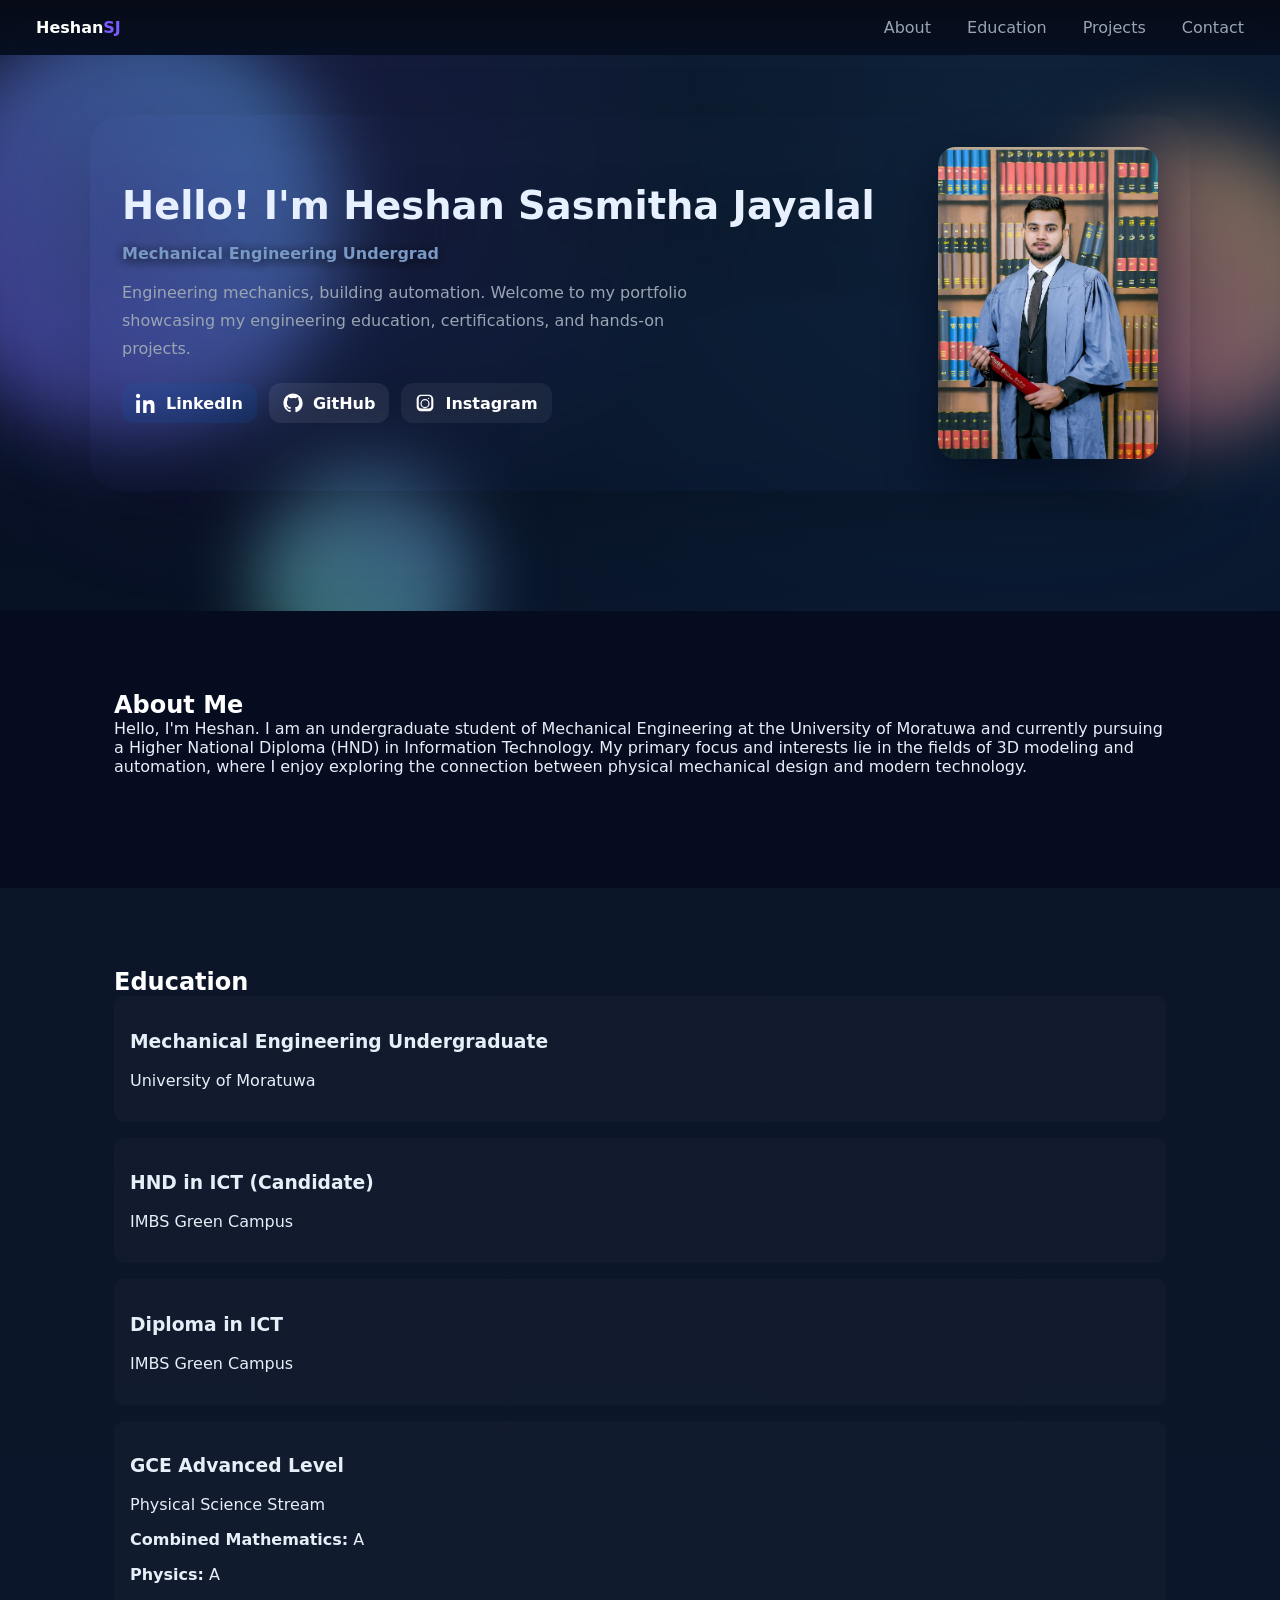
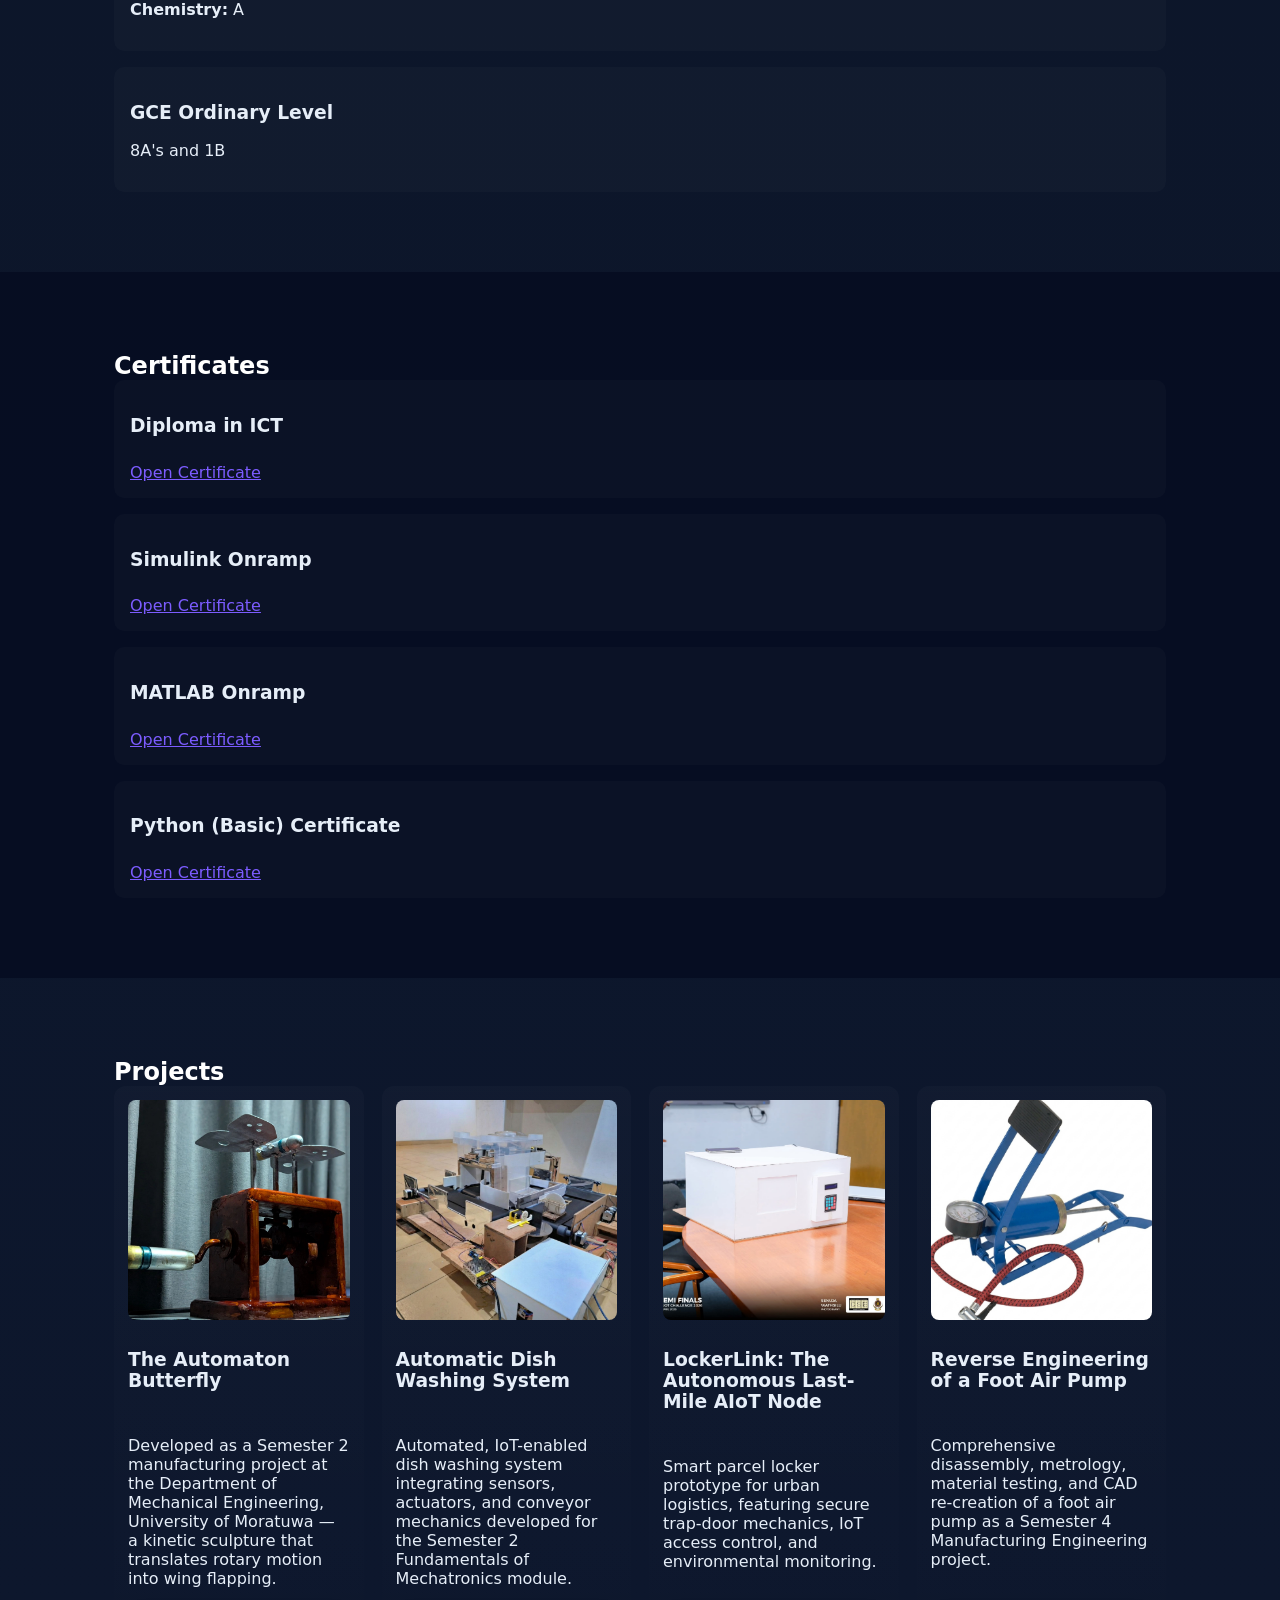
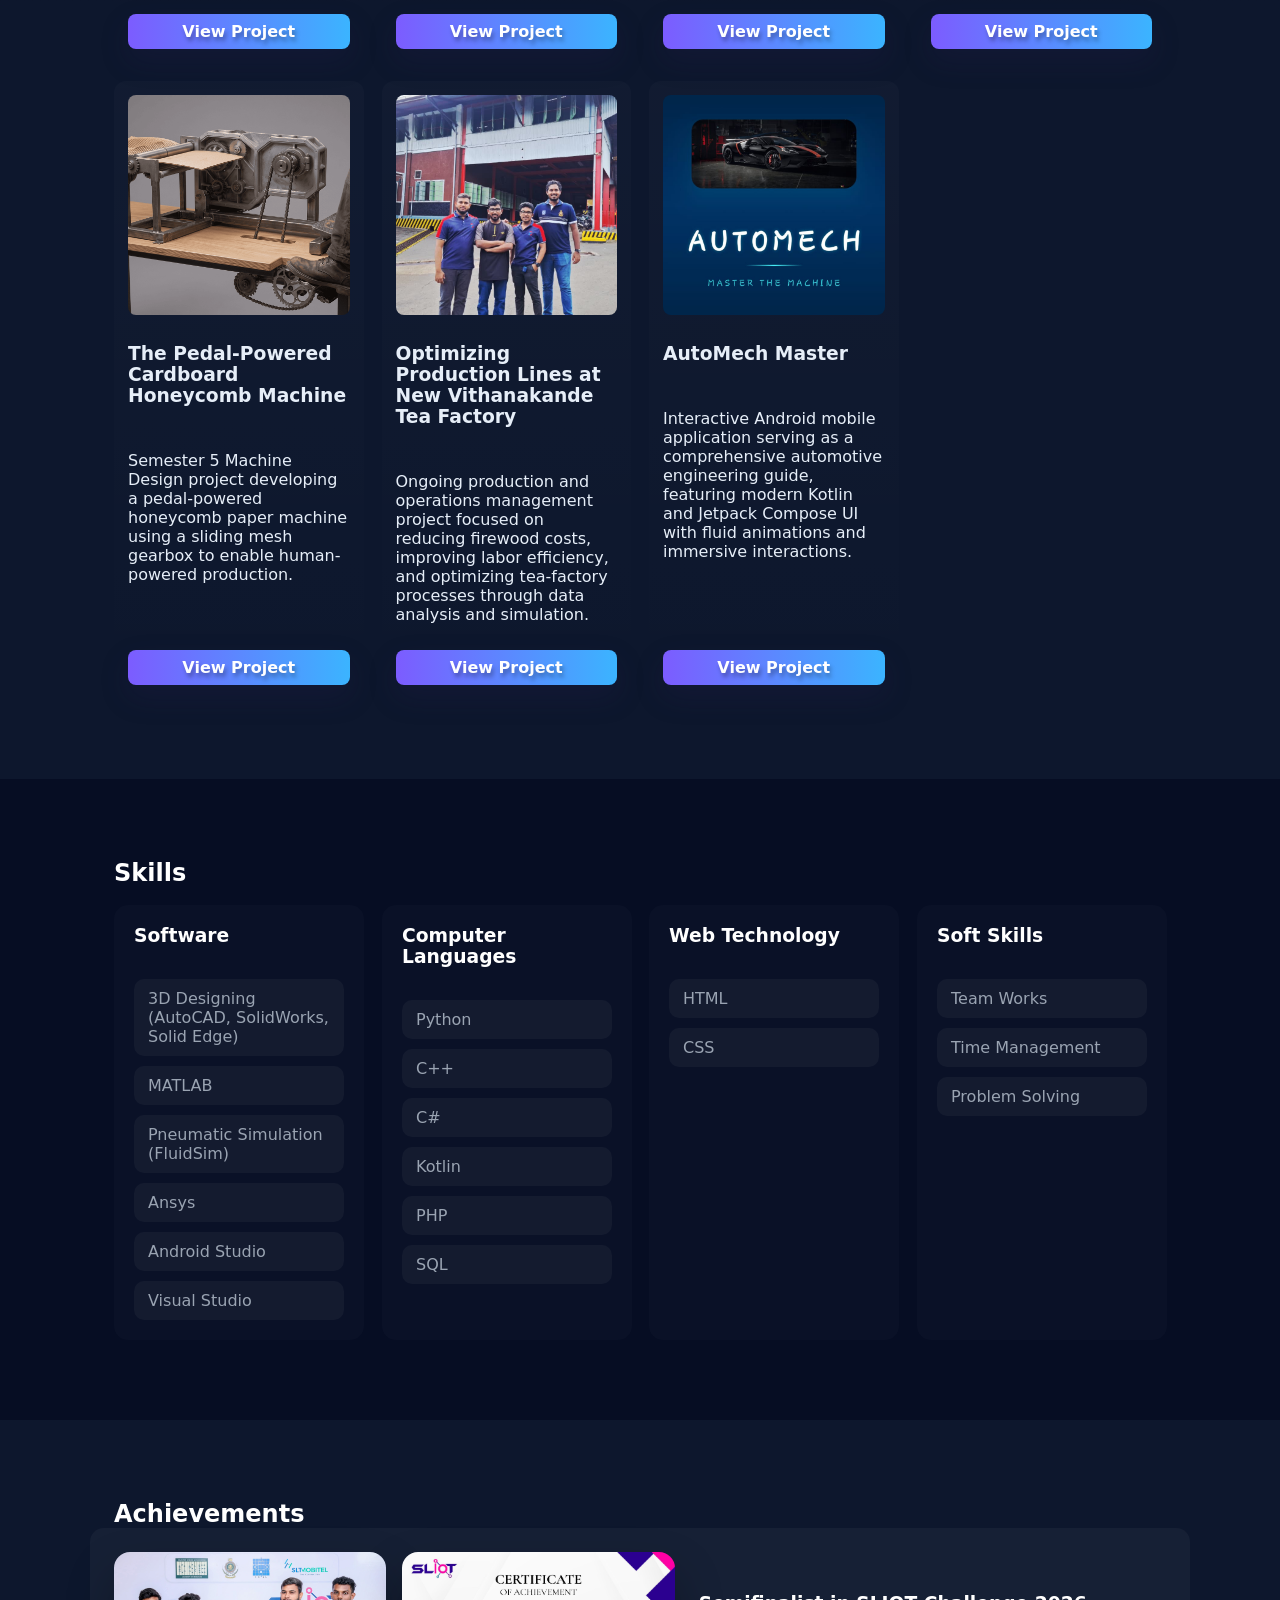
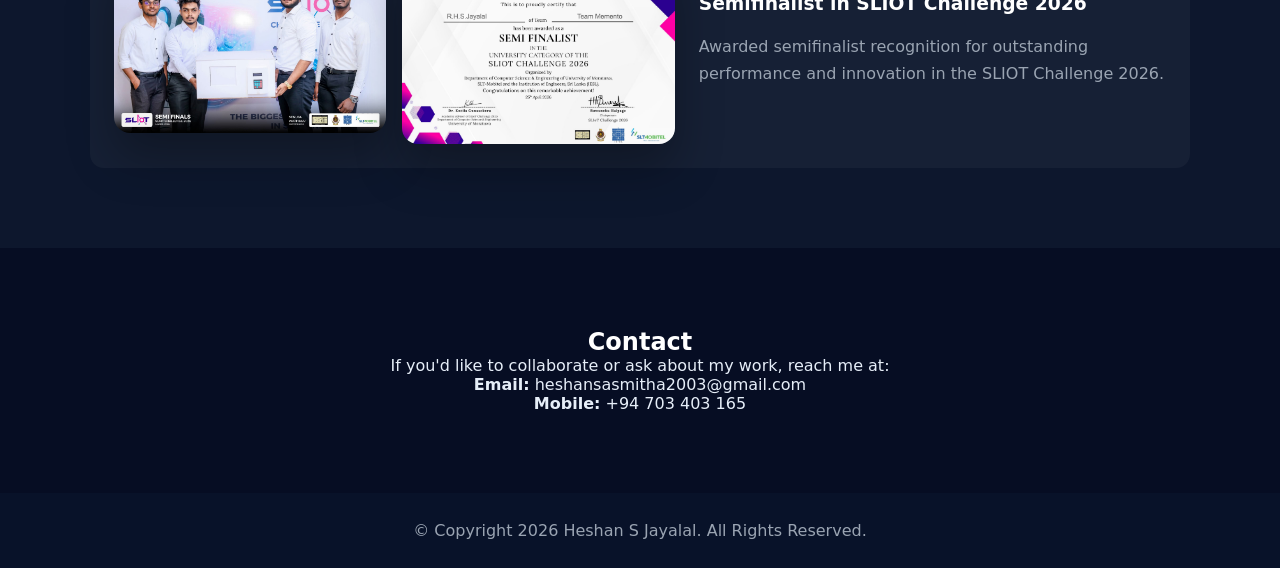
==== commit 4ddd4adf: "Update education section and modify typing style for improved clarity" ====
--- a/index.html
+++ b/index.html
@@ -69,7 +69,7 @@
           <p>University of Moratuwa</p>
         </div>
         <div class="edu-card">
-          <h3>HND in ICT</h3>
+          <h3>HND in ICT (Candidate)</h3>
           <p>IMBS Green Campus</p>
         </div>
         <div class="edu-card">
--- a/styles.css
+++ b/styles.css
@@ -30,7 +30,7 @@
 .hero-text{flex:1;color:#e7f0ff}
 .hero-text h1{font-size:2.4rem;margin:0 0 12px;text-shadow:0 24px 60px rgba(0,0,0,0.35)}
 .lead{color:var(--muted);max-width:60ch;line-height:1.75}
-.typing{color:var(--accent);font-weight:600;margin-bottom:8px;text-shadow:0 2px 12px rgba(0,0,0,0.25)}
+.typing{color:#7899c5;font-weight:600;margin-bottom:8px;text-shadow:0 2px 12px rgba(12, 12, 12, 0.932)}
 .cta{margin-top:18px}
 .social-links{margin-top:20px;display:flex;flex-wrap:wrap;gap:12px;align-items:center}
 .social-btn{display:inline-flex;align-items:center;gap:10px;padding:10px 14px;border-radius:12px;background:rgba(255,255,255,0.06);color:#fff;text-decoration:none;font-weight:600;transition:transform .18s ease,background .18s ease,box-shadow .18s}
@@ -123,13 +123,32 @@
   outline:2px solid rgba(255,255,255,.9);
   outline-offset:4px;
 }
+.highlight-box{
+  margin:24px 0 16px;
+  padding:18px 20px;
+  border-radius:16px;
+  background:linear-gradient(135deg,rgba(124,92,255,0.18),rgba(59,180,255,0.12));
+  border:1px solid rgba(255,255,255,0.14);
+  box-shadow:0 18px 40px rgba(0,0,0,0.18);
+}
+.highlight-box h3{
+  margin:0 0 8px;
+  color:#fff;
+  font-size:1.05rem;
+  letter-spacing:.02em;
+}
+.highlight-box p{
+  margin:0;
+  color:#e8f1ff;
+  line-height:1.7;
+}
 @keyframes pop-in{
   0%{opacity:0;transform:translateY(14px) scale(.95)}
   100%{opacity:1;transform:none}
 }
 
 .contact-panel{text-align:center}
-footer{padding:20px;text-align:center;color:var(--muted)}
+footer{padding:12px 20px;text-align:center;color:var(--muted)}
 
 /* Reveal animation */
 .reveal{opacity:0;transform:translateY(16px) scale(.99);transition:opacity .6s ease,transform .6s ease}
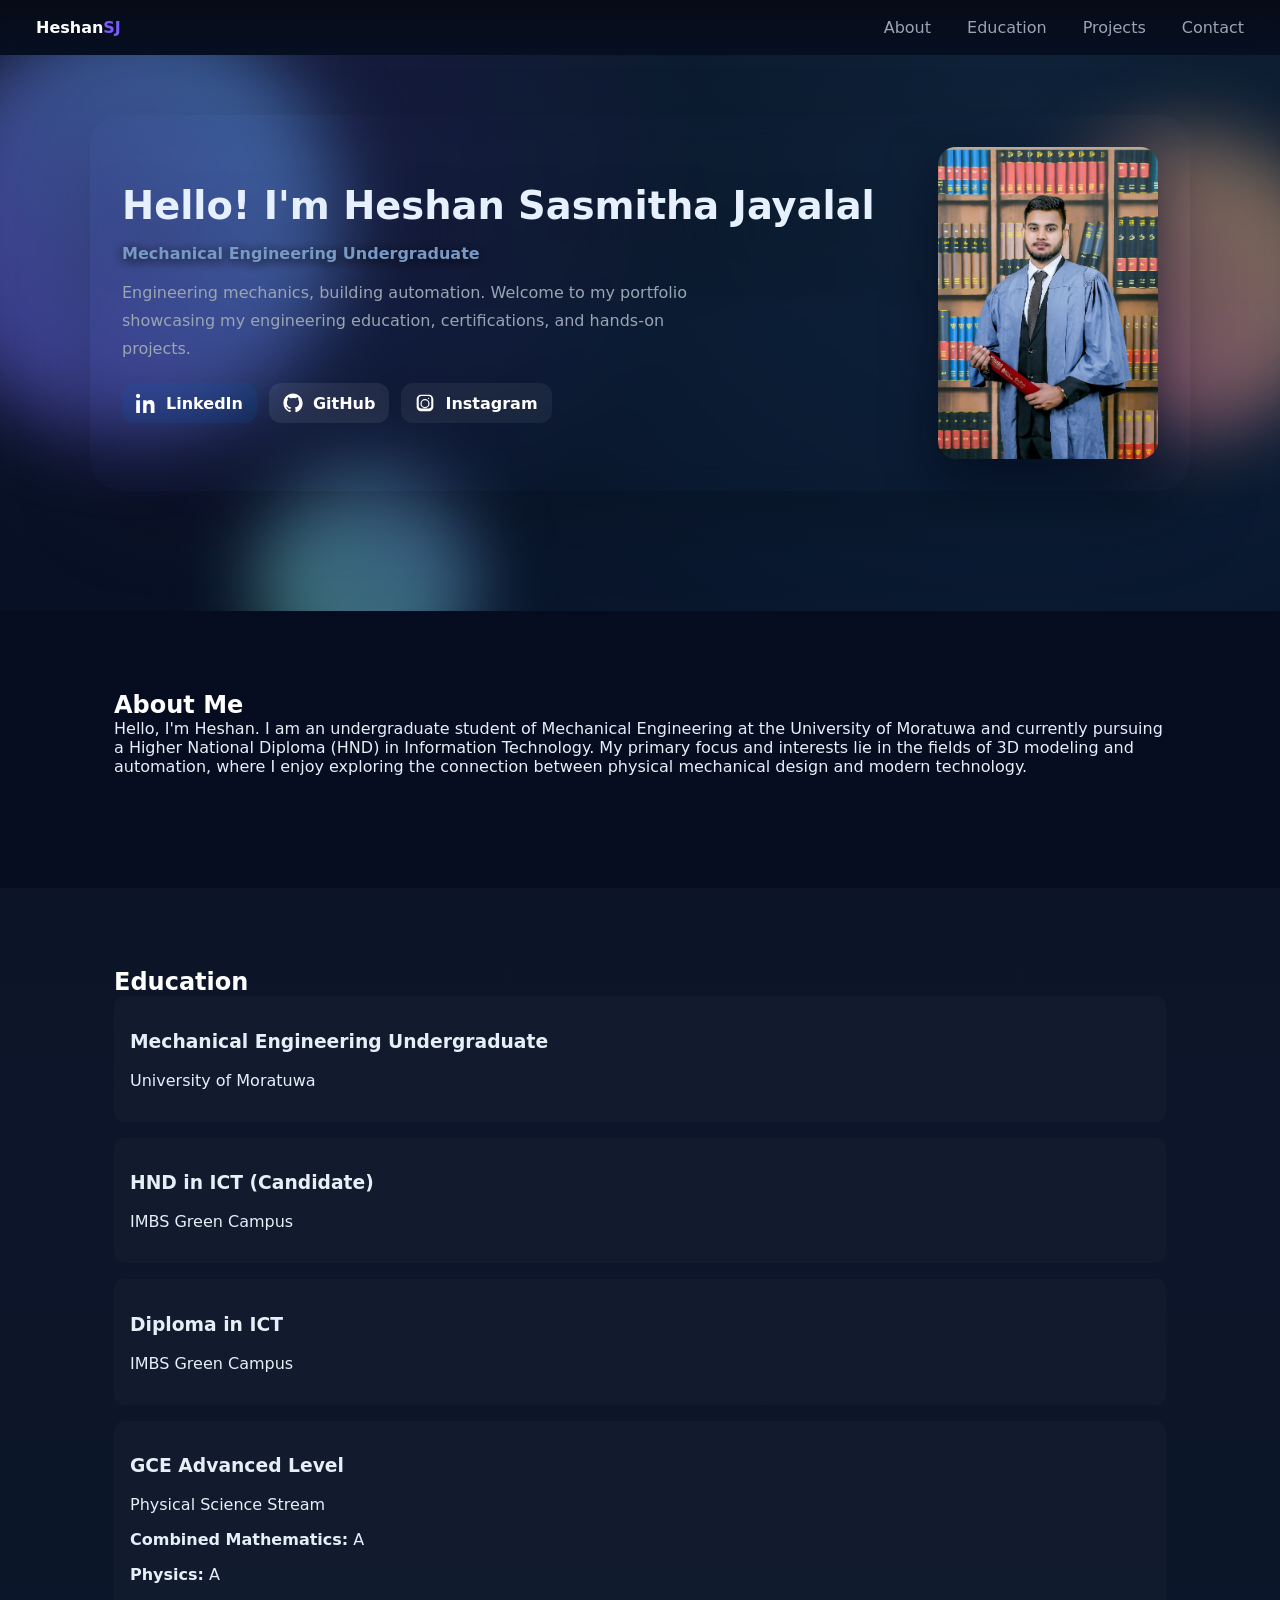
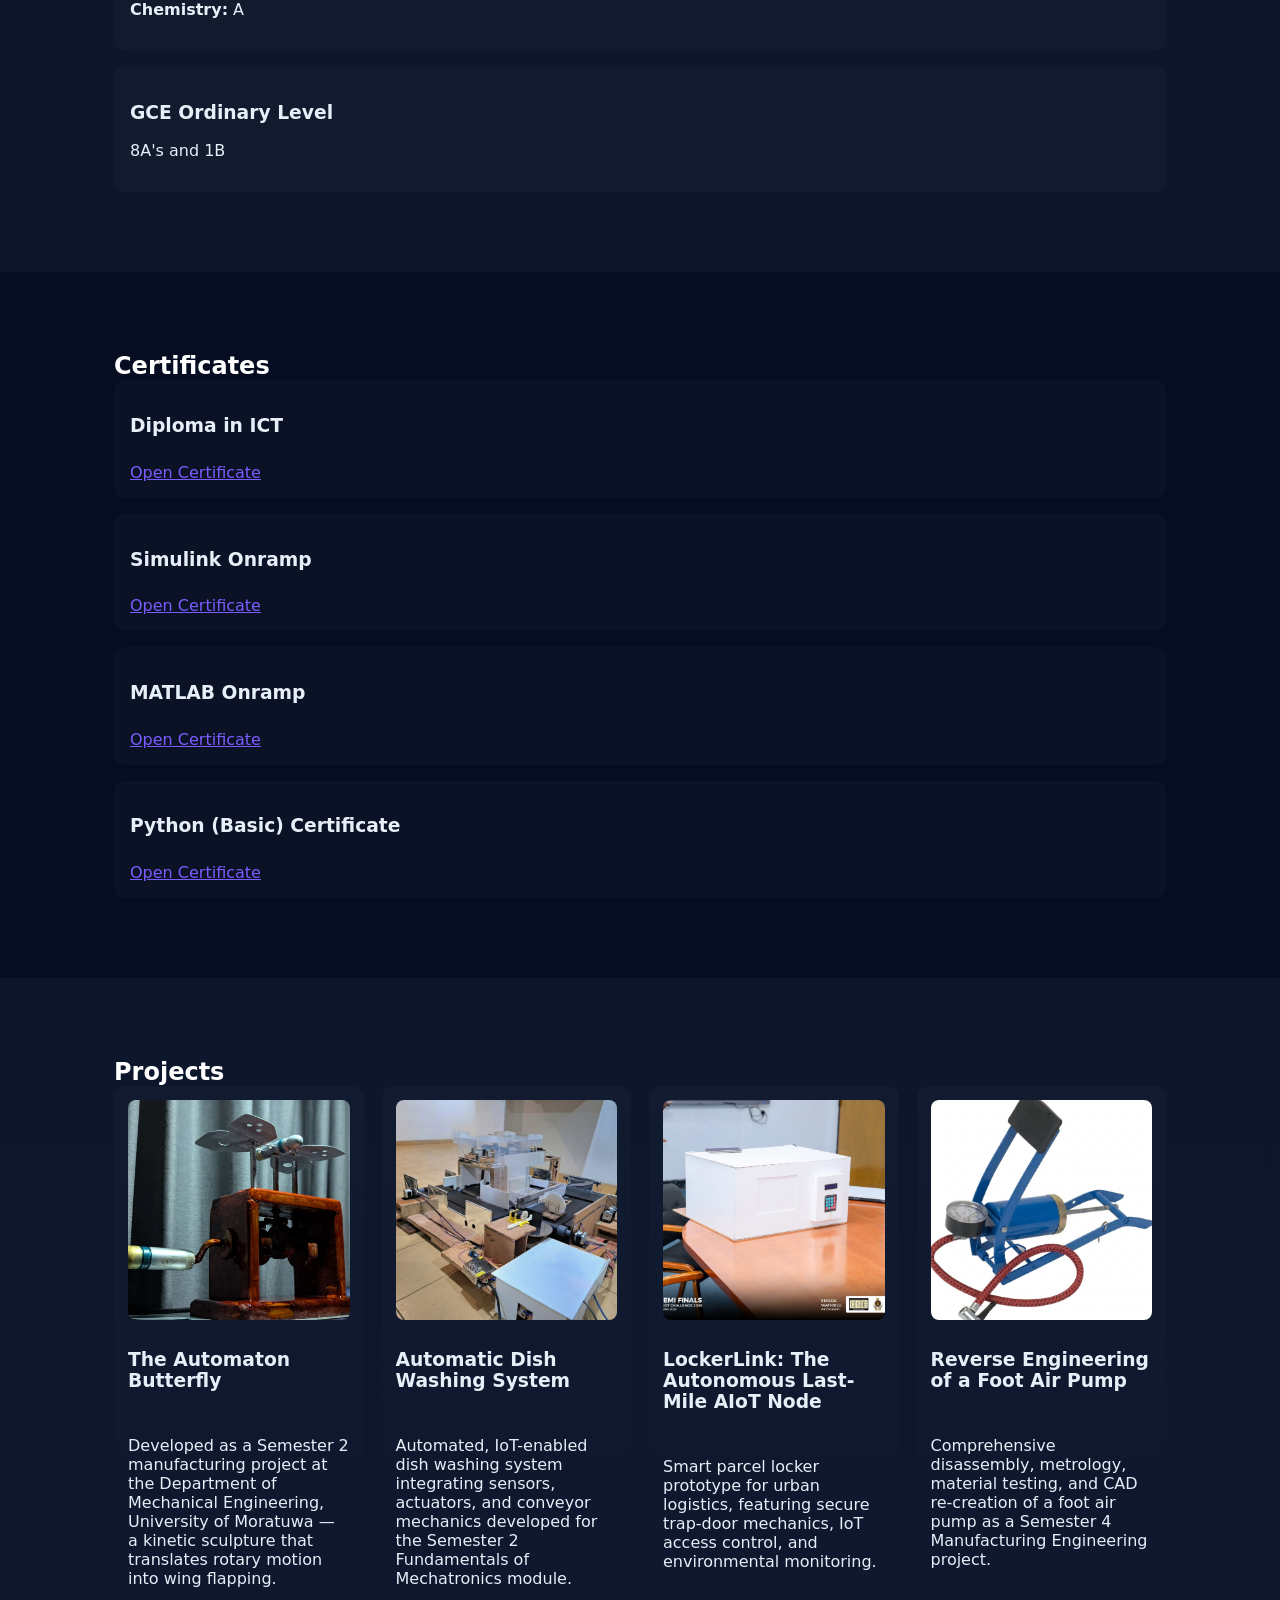
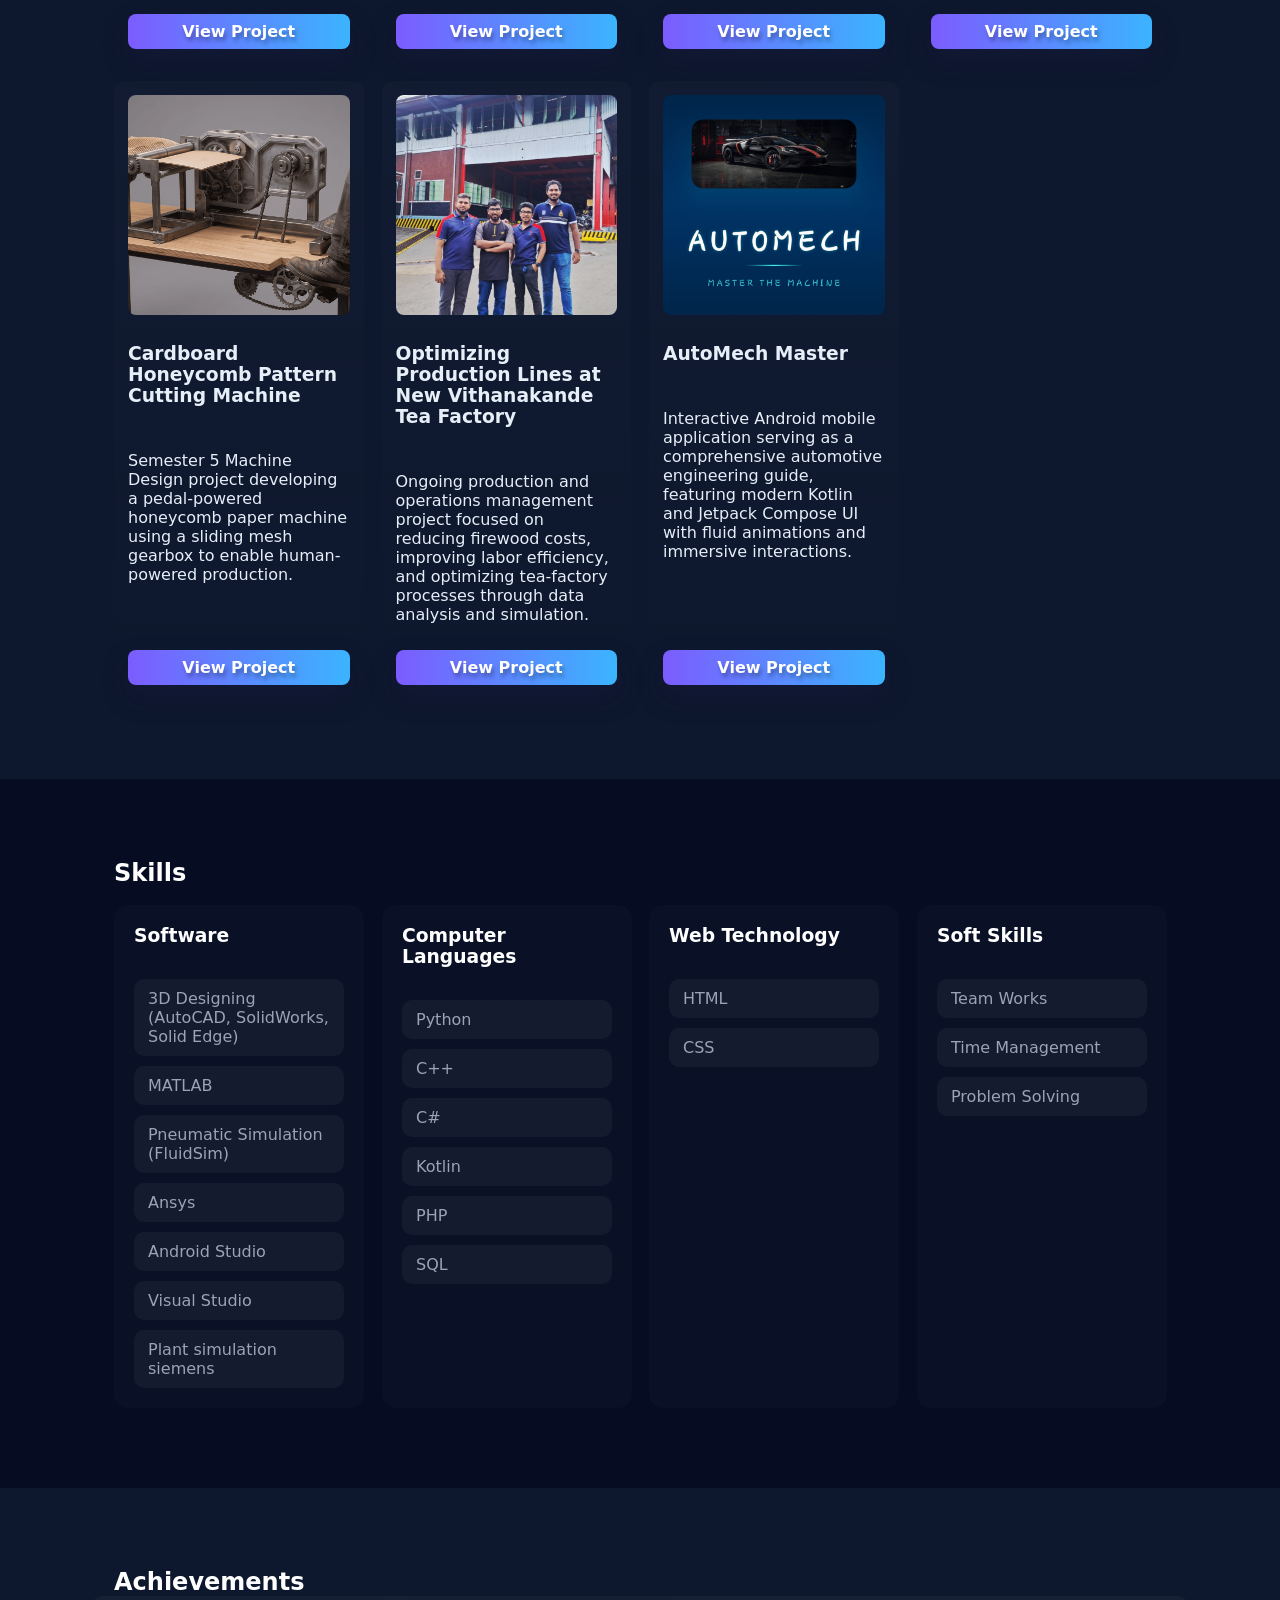
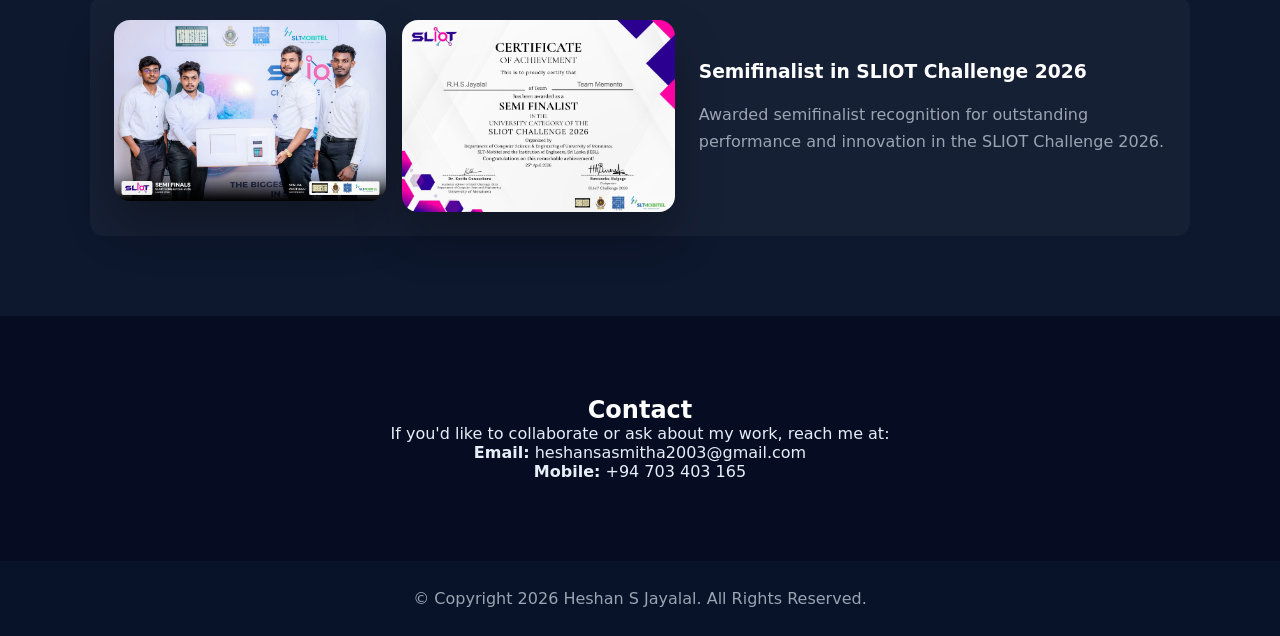
==== commit 4ec9cdac: "Refactor code structure for improved readability and maintainability" ====
--- a/index.html
+++ b/index.html
@@ -143,7 +143,7 @@
         </article>
         <article class="project-card reveal">
           <a href="project-honeycomb.html"><img src="assets/6-1.png" alt="The Pedal-Powered Cardboard Honeycomb Machine thumbnail"></a>
-          <h3>The Pedal-Powered Cardboard Honeycomb Machine</h3>
+          <h3>Cardboard Honeycomb Pattern Cutting Machine</h3>
           <p>Semester 5 Machine Design project developing a pedal-powered honeycomb paper machine using a sliding mesh gearbox to enable human-powered production.</p>
           <a href="project-honeycomb.html" class="btn small">View Project</a>
         </article>
@@ -174,6 +174,8 @@
             <li>Ansys</li>
             <li>Android Studio</li>
             <li>Visual Studio</li>
+            <li>Plant simulation siemens </li>
+
           </ul>
         </div>
         <div class="skill-card">
